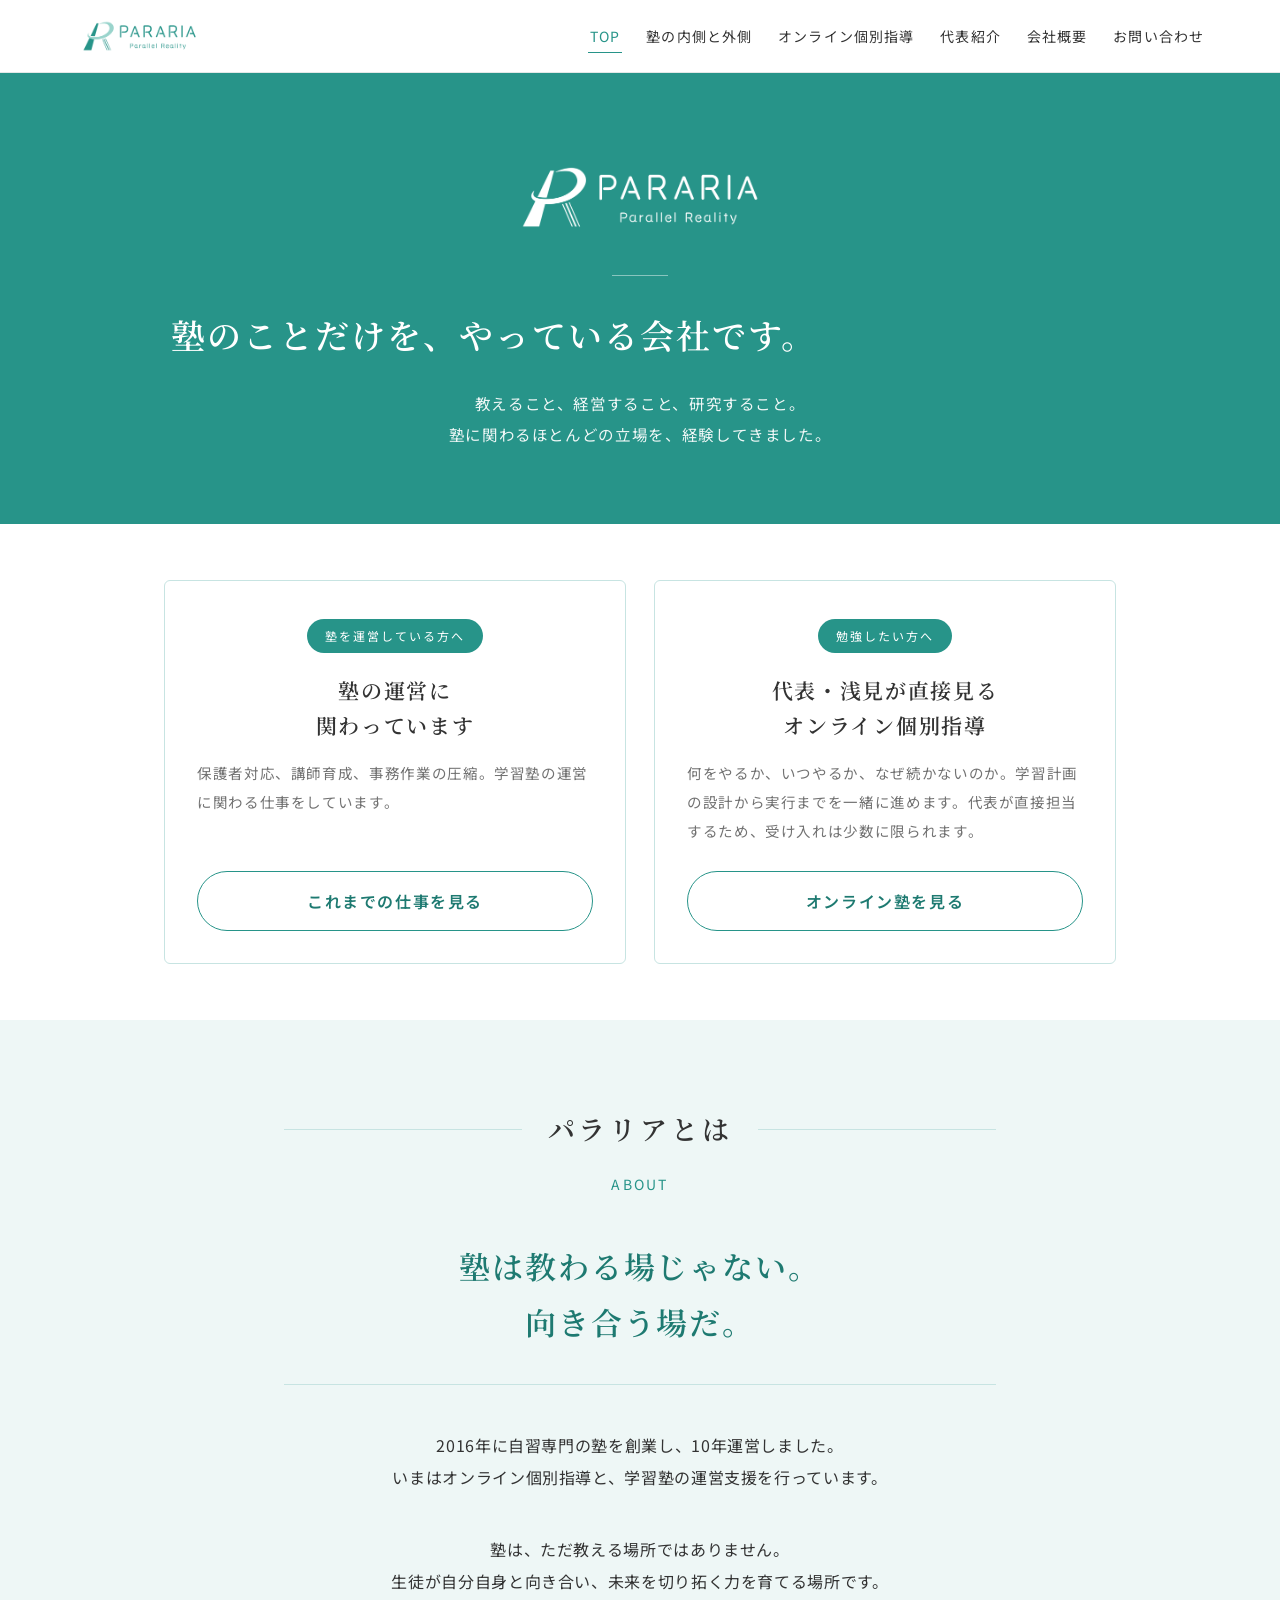
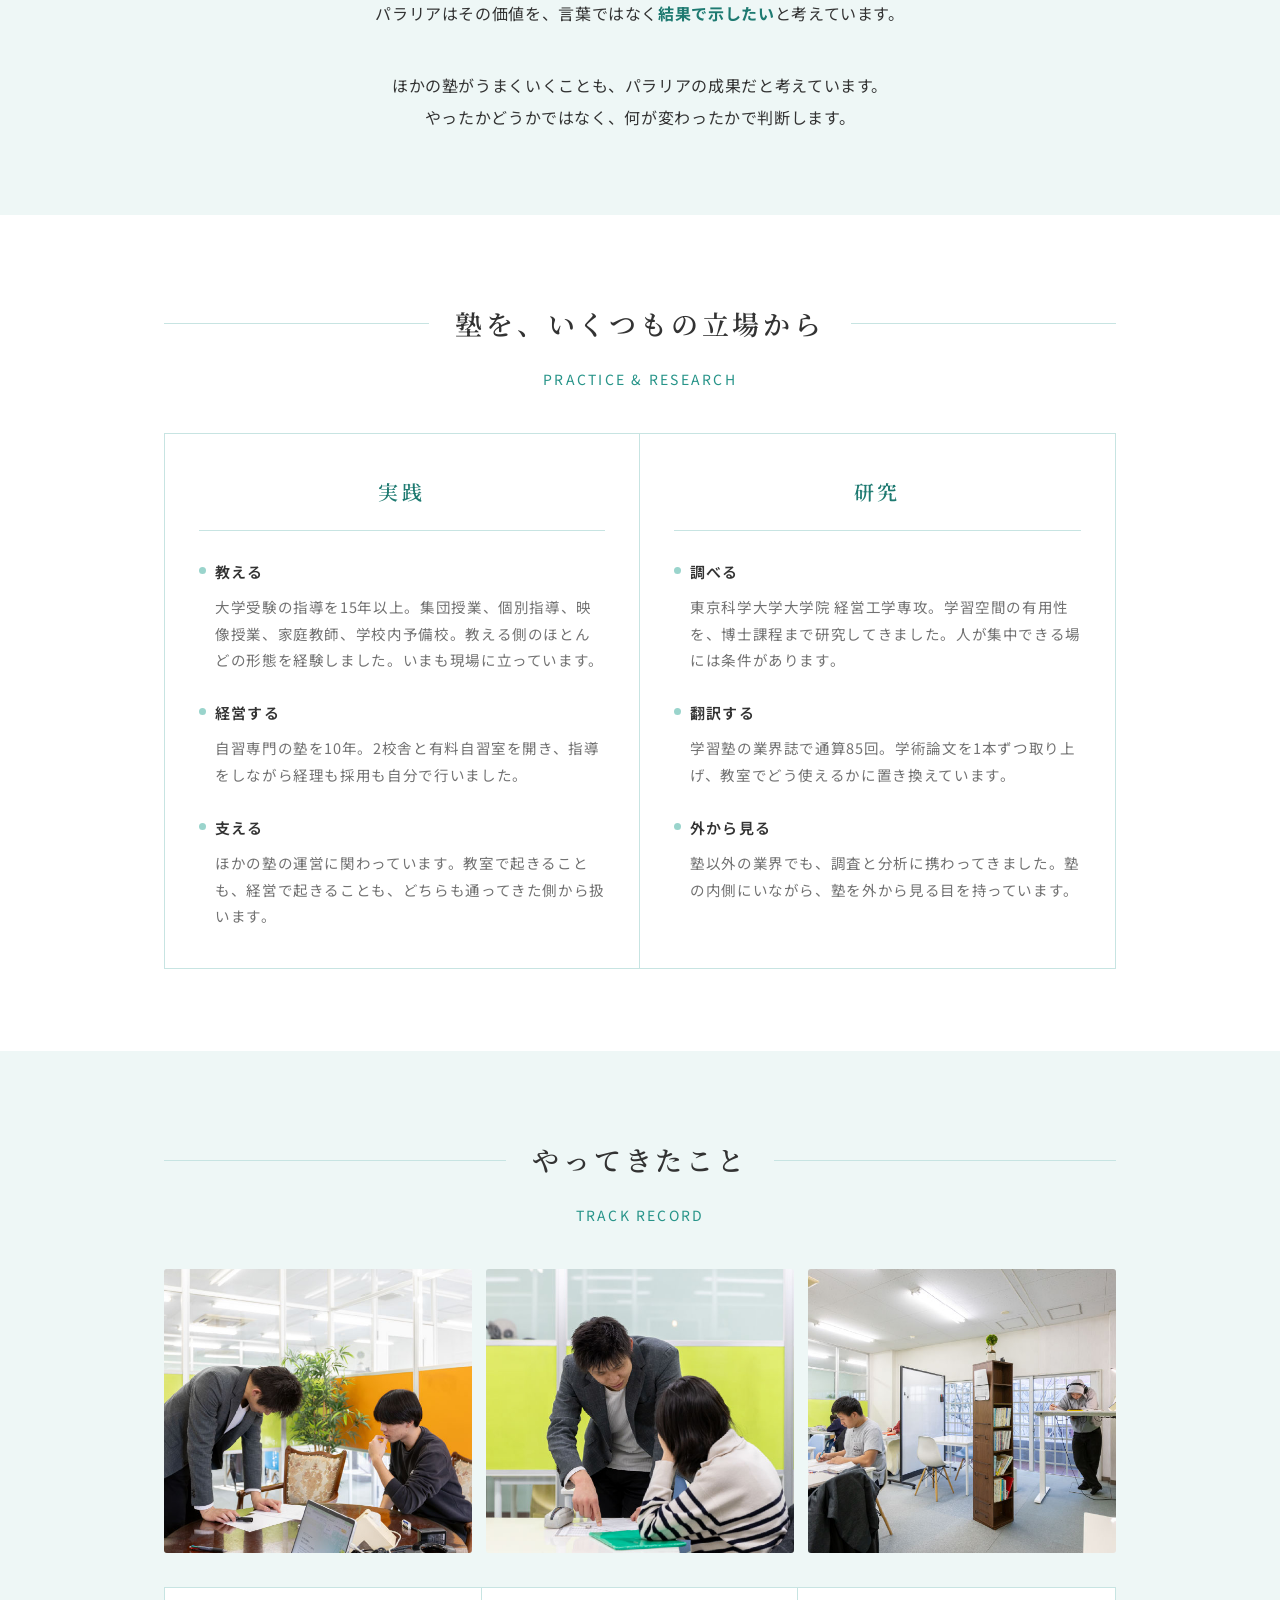
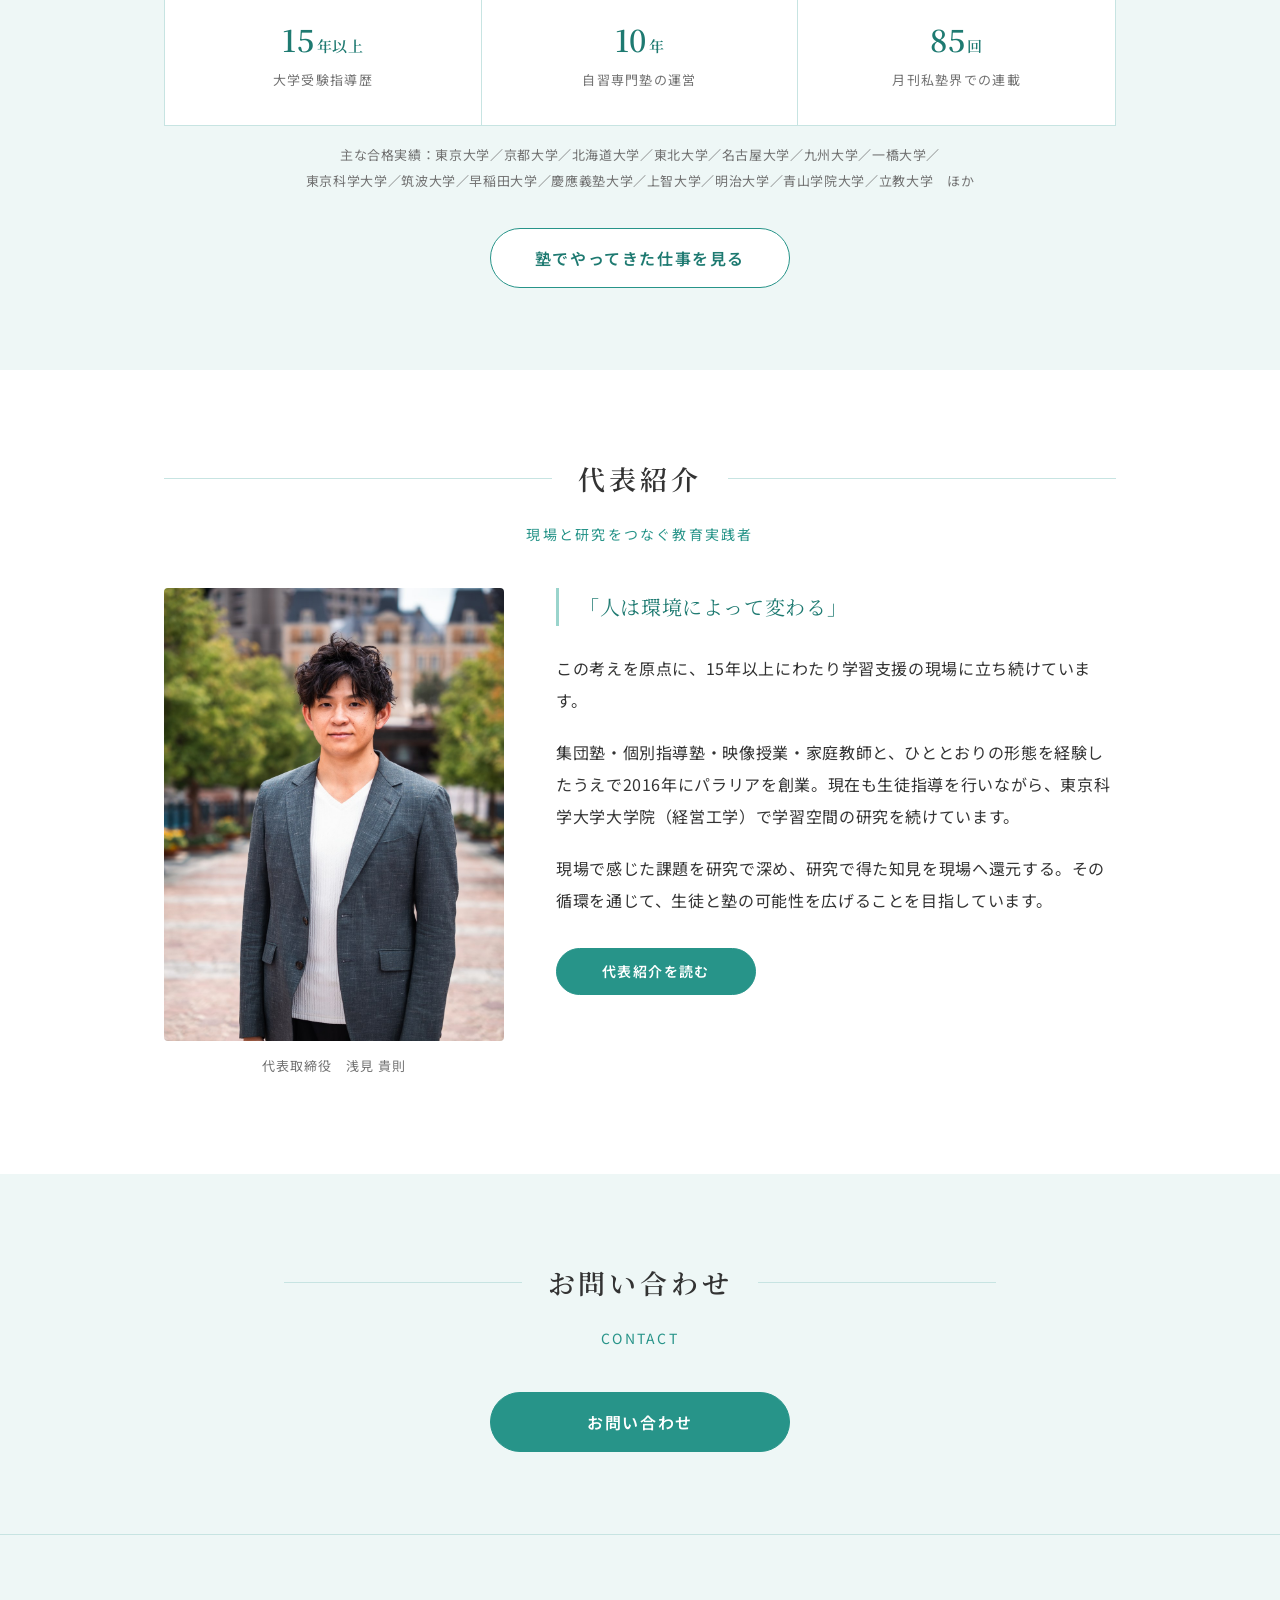
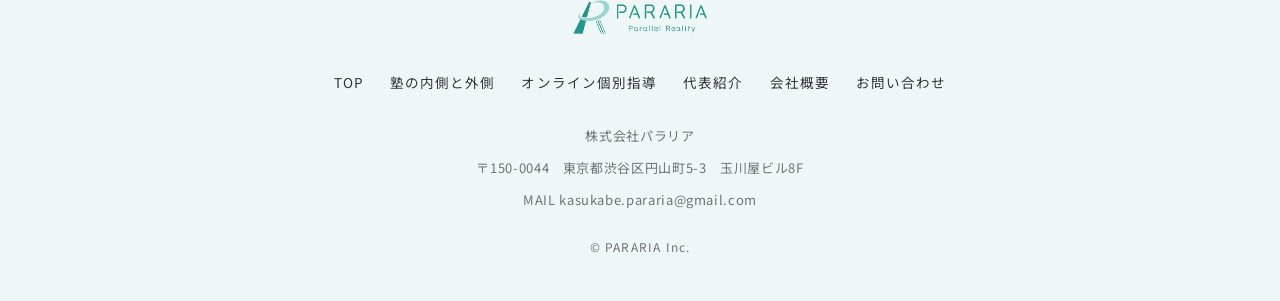
==== index.html @ 51a6e5c0 "会社概要に研究活動・発信を新設／トップに実践と研究の2軸／塾の仕事を『塾の内側と外側』へ全面改稿／お問い合わせを2窓口に振り分け Co-Authored-By: Claude Opus 5 (1M c" ====
<!DOCTYPE html>
<html lang="ja">
<head>
<meta charset="UTF-8">
<meta name="viewport" content="width=device-width, initial-scale=1">
<title>株式会社パラリア</title>
<meta name="description" content="株式会社パラリアは、2016年に自習専門の塾を創業し10年運営してきた会社です。代表はいまも生徒指導の現場に立っています。オンライン個別指導と、塾の運営支援を行っています。">
<link rel="icon" href="assets/img/logo-mark.png">
<link rel="preconnect" href="https://fonts.googleapis.com">
<link rel="preconnect" href="https://fonts.gstatic.com" crossorigin>
<link href="https://fonts.googleapis.com/css2?family=Noto+Sans+JP:wght@400;500;600;700&family=Noto+Serif+JP:wght@500;600&display=swap" rel="stylesheet">
<link rel="stylesheet" href="assets/style.css">
</head>
<body>

<header class="header">
  <div class="header-inner">
    <a class="brand" href="index.html"><img src="assets/img/logo.png" alt="PARARIA Parallel Reality"></a>
    <nav class="nav">
      <ul>
        <li><a href="index.html" aria-current="page">TOP</a></li>
        <li><a href="corporate.html">塾の内側と外側</a></li>
        <li><a href="online.html">オンライン個別指導</a></li>
        <li><a href="profile.html">代表紹介</a></li>
        <li><a href="company.html">会社概要</a></li>
        <li><a href="contact.html">お問い合わせ</a></li>
      </ul>
    </nav>
  </div>
</header>

<main>

  <section class="hero">
    <div class="wrap">
      <img class="biglogo" src="assets/img/logo-white.png" alt="PARARIA Parallel Reality">
      <div class="rule"></div>
      <p class="headline">塾のことだけを、やっている会社です。</p>
      <p>教えること、経営すること、研究すること。<br>塾に関わるほとんどの立場を、経験してきました。</p>
    </div>
  </section>

  <!-- 2つの入口 -->
  <section class="section tight">
    <div class="wrap">
      <div class="gates">
        <a class="gate" href="corporate.html">
          <span class="tag">塾を運営している方へ</span>
          <h3>塾の運営に<br>関わっています</h3>
          <p>保護者対応、講師育成、事務作業の圧縮。学習塾の運営に関わる仕事をしています。</p>
          <span class="btn ghost">これまでの仕事を見る</span>
        </a>
        <a class="gate" href="online.html">
          <span class="tag">勉強したい方へ</span>
          <h3>代表・浅見が直接見る<br>オンライン個別指導</h3>
          <p>何をやるか、いつやるか、なぜ続かないのか。学習計画の設計から実行までを一緒に進めます。代表が直接担当するため、受け入れは少数に限られます。</p>
          <span class="btn ghost">オンライン塾を見る</span>
        </a>
      </div>
    </div>
  </section>

  <!-- パラリアとは -->
  <section class="section tint">
    <div class="wrap narrow">
      <h2 class="section-title">パラリアとは</h2>
      <p class="section-sub">ABOUT</p>
      <p class="statement">塾は教わる場じゃない。<br>向き合う場だ。</p>
      <p class="lead">
        2016年に自習専門の塾を創業し、10年運営しました。<br>
        いまはオンライン個別指導と、学習塾の運営支援を行っています。
      </p>
      <p class="lead">
        塾は、ただ教える場所ではありません。<br>
        生徒が自分自身と向き合い、未来を切り拓く力を育てる場所です。<br>
        パラリアはその価値を、言葉ではなく<strong>結果で示したい</strong>と考えています。
      </p>
      <p class="lead" style="margin-bottom:0">
        ほかの塾がうまくいくことも、パラリアの成果だと考えています。<br>
        やったかどうかではなく、何が変わったかで判断します。
      </p>
    </div>
  </section>

  <!-- 塾を、いくつもの立場から -->
  <section class="section">
    <div class="wrap">
      <h2 class="section-title">塾を、いくつもの立場から</h2>
      <p class="section-sub">PRACTICE &amp; RESEARCH</p>
      <div class="axes">
        <div class="axis">
          <span class="axis-label">実践</span>
          <dl>
            <dt>教える</dt>
            <dd>大学受験の指導を15年以上。集団授業、個別指導、映像授業、家庭教師、学校内予備校。教える側のほとんどの形態を経験しました。いまも現場に立っています。</dd>
          </dl>
          <dl>
            <dt>経営する</dt>
            <dd>自習専門の塾を10年。2校舎と有料自習室を開き、指導をしながら経理も採用も自分で行いました。</dd>
          </dl>
          <dl>
            <dt>支える</dt>
            <dd>ほかの塾の運営に関わっています。教室で起きることも、経営で起きることも、どちらも通ってきた側から扱います。</dd>
          </dl>
        </div>
        <div class="axis">
          <span class="axis-label">研究</span>
          <dl>
            <dt>調べる</dt>
            <dd>東京科学大学大学院 経営工学専攻。学習空間の有用性を、博士課程まで研究してきました。人が集中できる場には条件があります。</dd>
          </dl>
          <dl>
            <dt>翻訳する</dt>
            <dd>学習塾の業界誌で通算85回。学術論文を1本ずつ取り上げ、教室でどう使えるかに置き換えています。</dd>
          </dl>
          <dl>
            <dt>外から見る</dt>
            <dd>塾以外の業界でも、調査と分析に携わってきました。塾の内側にいながら、塾を外から見る目を持っています。</dd>
          </dl>
        </div>
      </div>
    </div>
  </section>

  <!-- やってきたこと -->
  <section class="section tint">
    <div class="wrap">
      <h2 class="section-title">やってきたこと</h2>
      <p class="section-sub">TRACK RECORD</p>
      <div class="photos">
        <img src="assets/img/photo_8145b1.jpg" alt="生徒と一対一で向き合う指導の様子">
        <img src="assets/img/photo_c5e2f2.jpg" alt="学習計画を一緒に組み立てる様子">
        <img src="assets/img/photo_e7d11a.jpg" alt="自習に集中できる学習空間">
      </div>
      <div class="stats c3" style="margin-top:34px">
        <div class="stat">
          <span class="v">15<small>年以上</small></span>
          <span class="k">大学受験指導歴</span>
        </div>
        <div class="stat">
          <span class="v">10<small>年</small></span>
          <span class="k">自習専門塾の運営</span>
        </div>
        <div class="stat">
          <span class="v">85<small>回</small></span>
          <span class="k">月刊私塾界での連載</span>
        </div>
      </div>
      <p class="table-note">
        主な合格実績：東京大学／京都大学／北海道大学／東北大学／名古屋大学／九州大学／一橋大学／<br>
        東京科学大学／筑波大学／早稲田大学／慶應義塾大学／上智大学／明治大学／青山学院大学／立教大学　ほか
      </p>
      <div class="btns" style="margin-top:34px">
        <a class="btn ghost" href="corporate.html">塾でやってきた仕事を見る</a>
      </div>
    </div>
  </section>

  <!-- 代表 -->
  <section class="section">
    <div class="wrap">
      <h2 class="section-title">代表紹介</h2>
      <p class="section-sub">現場と研究をつなぐ教育実践者</p>
      <div class="profile">
        <div class="profile-photo">
          <img src="assets/img/asami.jpg" alt="株式会社パラリア 代表取締役 浅見貴則">
          <p class="cap">代表取締役　浅見 貴則</p>
        </div>
        <div class="profile-body">
          <p class="quote">「人は環境によって変わる」</p>
          <p>この考えを原点に、15年以上にわたり学習支援の現場に立ち続けています。</p>
          <p>集団塾・個別指導塾・映像授業・家庭教師と、ひととおりの形態を経験したうえで2016年にパラリアを創業。現在も生徒指導を行いながら、東京科学大学大学院（経営工学）で学習空間の研究を続けています。</p>
          <p>現場で感じた課題を研究で深め、研究で得た知見を現場へ還元する。その循環を通じて、生徒と塾の可能性を広げることを目指しています。</p>
          <p style="margin-top:32px"><a class="btn sm" href="profile.html">代表紹介を読む</a></p>
        </div>
      </div>
    </div>
  </section>

  <!-- CTA -->
  <section class="section tint">
    <div class="wrap narrow">
      <h2 class="section-title">お問い合わせ</h2>
      <p class="section-sub">CONTACT</p>
      <div class="btns" style="margin-top:0">
        <a class="btn" href="contact.html">お問い合わせ</a>
      </div>
    </div>
  </section>

</main>

<footer class="footer">
  <div class="wrap">
    <img class="flogo" src="assets/img/logo.png" alt="PARARIA">
    <nav>
      <ul>
        <li><a href="index.html">TOP</a></li>
        <li><a href="corporate.html">塾の内側と外側</a></li>
        <li><a href="online.html">オンライン個別指導</a></li>
        <li><a href="profile.html">代表紹介</a></li>
        <li><a href="company.html">会社概要</a></li>
        <li><a href="contact.html">お問い合わせ</a></li>
      </ul>
    </nav>
    <p class="meta">株式会社パラリア</p>
    <p class="meta">〒150-0044　東京都渋谷区円山町5-3　玉川屋ビル8F</p>
    <p class="meta">MAIL kasukabe.pararia@gmail.com</p>
    <p class="copy">&copy; PARARIA Inc.</p>
  </div>
</footer>

</body>
</html>
---- assets/style.css ----
@charset "UTF-8";
/* =========================================================
   PARARIA / 株式会社パラリア コーポレートサイト
   現行サイト（Wix）のデザインを踏襲した静的スタイル
   ブランドカラーはロゴ原本(pararia-yoko.png)から実測した値を正とする
   ========================================================= */

:root{
  --teal:        #279489;  /* ロゴ本体のティール（主色） */
  --teal-dark:   #1E7A71;  /* ホバー・フッター */
  --mint:        #9AD4CC;  /* ロゴのスウッシュ */
  --mint-line:   #C7E4E2;  /* 罫線・表ヘッダ */
  --mint-bg:     #EEF7F6;  /* 淡い面 */
  --navy:        #003A96;  /* 補助（法人向けの締め） */
  --text:        #333333;
  --sub:         #727272;
  --line:        #E3E8E7;
  --white:       #FFFFFF;

  --serif: "Noto Serif JP", "Yu Mincho", "游明朝", "YuMincho", "Hiragino Mincho ProN", serif;
  --sans:  "Noto Sans JP", "Yu Gothic", "游ゴシック", "YuGothic", "Hiragino Sans", "Meiryo", sans-serif;

  --wrap: 1000px;
}

*,*::before,*::after{ box-sizing:border-box; }

html{ scroll-behavior:smooth; }

body{
  margin:0;
  font-family:var(--sans);
  font-size:16px;
  line-height:2;
  color:var(--text);
  background:var(--white);
  -webkit-font-smoothing:antialiased;
  letter-spacing:.04em;
}

img{ max-width:100%; height:auto; display:block; }
a{ color:var(--teal); }

.wrap{ width:100%; max-width:var(--wrap); margin:0 auto; padding:0 24px; }
.narrow{ max-width:760px; }

/* ---------------- ヘッダー ---------------- */
.header{
  position:sticky; top:0; z-index:100;
  background:rgba(255,255,255,.96);
  backdrop-filter:saturate(140%) blur(6px);
  border-bottom:1px solid var(--line);
}
.header-inner{
  display:flex; align-items:center; justify-content:space-between;
  gap:24px; padding:14px 24px; max-width:1180px; margin:0 auto;
}
.brand{ display:block; flex:0 0 auto; }
.brand img{ height:44px; width:auto; }

.nav ul{
  display:flex; flex-wrap:wrap; justify-content:flex-end;
  gap:4px 22px; list-style:none; margin:0; padding:0;
}
.nav a{
  display:inline-block; padding:4px 2px;
  font-size:14px; line-height:1.6; letter-spacing:.08em;
  color:var(--text); text-decoration:none; white-space:nowrap;
  border-bottom:1px solid transparent;
}
.nav a:hover{ color:var(--teal); border-bottom-color:var(--teal); }
.nav a[aria-current="page"]{ color:var(--teal); border-bottom-color:var(--teal); }

/* ---------------- ヒーロー ----------------
   写真を使わず、ブランドカラーのベタ面に白抜きロゴを置く。
   ・閉校した校舎の写真を看板にしなくて済む
   ・代表の顔を出さないので「個人商店」に見えない
   会社として名乗るためだけの面なので、要素はロゴ・一行・補足の3つに絞る。 */
.hero{
  background:var(--teal);
  padding:78px 0 74px;
  text-align:center;
}
.hero .biglogo{
  height:clamp(56px,7.4vw,92px); width:auto;
  margin:0 auto 32px;
}
.hero .rule{
  width:56px; height:1px; background:rgba(255,255,255,.45);
  margin:0 auto 30px;
}
.hero .headline{
  font-family:var(--serif);
  font-size:clamp(21px,3.5vw,34px);
  line-height:1.7; font-weight:600; color:#fff;
  margin:0 0 24px; letter-spacing:.06em;
}
.hero p{
  margin:0 auto 10px; max-width:660px;
  color:rgba(255,255,255,.93); font-size:15.5px;
}
.hero p:last-child{ margin-bottom:0; }

/* パラリアとは の冒頭に降ろしたステートメント */
.statement{
  font-family:var(--serif);
  font-size:clamp(21px,3.2vw,31px);
  line-height:1.8; font-weight:600; color:var(--teal-dark);
  letter-spacing:.06em; text-align:center;
  margin:0 auto 44px; padding-bottom:34px;
  border-bottom:1px solid var(--mint-line);
}

/* 下層ページの見出し帯 */
.pagehead{
  background:var(--mint-bg);
  border-bottom:1px solid var(--mint-line);
  padding:52px 0 46px; text-align:center;
}
.pagehead h1{
  font-family:var(--serif); font-weight:600;
  font-size:clamp(24px,3.4vw,34px); letter-spacing:.1em;
  margin:0 0 10px; color:var(--teal-dark);
}
.pagehead p{ margin:0; color:var(--sub); font-size:14px; letter-spacing:.1em; }

/* ---------------- セクション ---------------- */
.section{ padding:82px 0; }
.section.tint{ background:var(--mint-bg); }
.section.tight{ padding:56px 0; }

.section-title{
  display:flex; align-items:center; gap:26px;
  font-family:var(--serif); font-weight:600;
  font-size:clamp(20px,2.8vw,27px); letter-spacing:.14em;
  color:var(--text); margin:0 0 14px; text-align:center;
}
.section-title::before,
.section-title::after{
  content:""; flex:1 1 0; height:1px; background:var(--mint-line);
}
.section-sub{
  text-align:center; color:var(--teal); font-size:14px;
  letter-spacing:.16em; margin:0 0 40px;
}
.lead{ text-align:center; font-size:16px; margin:0 auto 40px; max-width:760px; }
.lead strong{ color:var(--teal-dark); }

/* ---------------- ボタン ---------------- */
.btns{ display:flex; flex-wrap:wrap; gap:18px; justify-content:center; margin-top:44px; }
.btn{
  display:inline-flex; align-items:center; justify-content:center; gap:.5em;
  min-width:300px; padding:17px 34px;
  background:var(--teal); color:#fff; text-decoration:none;
  border:1px solid var(--teal); border-radius:999px;
  font-size:16px; font-weight:600; letter-spacing:.1em; line-height:1.5;
  transition:background .2s, color .2s, transform .2s;
}
.btn:hover{ background:var(--teal-dark); border-color:var(--teal-dark); transform:translateY(-1px); }
.btn.ghost{ background:#fff; color:var(--teal-dark); }
.btn.ghost:hover{ background:var(--teal); color:#fff; }
.btn.sm{ min-width:200px; padding:12px 26px; font-size:14px; }

/* ---------------- 2つの入口 ---------------- */
.gates{ display:grid; grid-template-columns:repeat(2,1fr); gap:28px; }
.gate{
  display:flex; flex-direction:column;
  background:#fff; border:1px solid var(--mint-line); border-radius:6px;
  padding:38px 32px 32px; text-align:center;
  color:var(--text); text-decoration:none;
  transition:box-shadow .25s, transform .25s;
}
.gate,.gate *{ text-decoration:none; }
.gate:hover{ box-shadow:0 10px 30px rgba(39,148,137,.13); transform:translateY(-2px); }
.gate .tag{
  display:inline-block; align-self:center;
  background:var(--teal); color:#fff; border-radius:999px;
  font-size:12px; letter-spacing:.16em; padding:5px 18px; margin-bottom:20px;
}
.gate h3{
  font-family:var(--serif); font-size:21px; font-weight:600;
  letter-spacing:.08em; margin:0 0 14px; line-height:1.7;
}
.gate p{ margin:0 0 26px; font-size:14.5px; color:var(--sub); text-align:left; }
.gate .btn{ min-width:0; width:100%; margin-top:auto; }

/* ---------------- カード（3列・4列） ---------------- */
.cards{ display:grid; gap:26px; }
.cards.c3{ grid-template-columns:repeat(3,1fr); }
.cards.c4{ grid-template-columns:repeat(4,1fr); }
.card{
  background:#fff; border:1px solid var(--line); border-radius:6px;
  padding:32px 26px; text-align:center;
}
.card .num{
  display:inline-flex; align-items:center; justify-content:center;
  width:34px; height:34px; border-radius:50%;
  background:var(--mint); color:#fff; font-size:14px; font-weight:700;
  margin-bottom:16px;
}
.card h3{
  font-size:17px; font-weight:600; letter-spacing:.06em;
  color:var(--teal-dark); margin:0 0 12px; line-height:1.7;
}
.card p{ margin:0; font-size:14.5px; color:var(--sub); text-align:left; }

/* VALUES */
.values{ display:grid; grid-template-columns:repeat(3,1fr); gap:0; border:1px solid var(--mint-line); }
.value{ padding:38px 30px; text-align:center; border-right:1px solid var(--mint-line); background:#fff; }
.value:last-child{ border-right:0; }
.value .no{ font-family:var(--serif); font-size:13px; letter-spacing:.2em; color:var(--mint); display:block; margin-bottom:14px; }
.value h3{ font-family:var(--serif); font-size:19px; font-weight:600; letter-spacing:.08em; margin:0 0 14px; color:var(--teal-dark); line-height:1.7; }
.value p{ margin:0; font-size:14px; color:var(--sub); }

/* ---------------- 実践と研究（2軸を並べて「両方ある」ことを一目で見せる） ---------------- */
.axes{ display:grid; grid-template-columns:1fr 1fr; gap:0; border:1px solid var(--mint-line); background:#fff; }
.axis{ padding:38px 34px; border-right:1px solid var(--mint-line); }
.axis:last-child{ border-right:0; }
.axis-label{
  display:block; font-family:var(--serif); font-size:20px; font-weight:600;
  color:var(--teal-dark); letter-spacing:.18em; text-align:center;
  padding-bottom:18px; margin-bottom:26px; border-bottom:1px solid var(--mint-line);
}
.axis dl{ margin:0 0 24px; }
.axis dl:last-child{ margin-bottom:0; }
.axis dt{
  font-size:15px; font-weight:600; color:var(--text); letter-spacing:.08em;
  margin:0 0 7px; padding-left:16px; position:relative;
}
.axis dt::before{
  content:""; position:absolute; left:0; top:.66em;
  width:7px; height:7px; background:var(--mint); border-radius:50%;
}
.axis dd{ margin:0; padding-left:16px; font-size:14.5px; color:var(--sub); line-height:1.85; }

/* ---------------- 写真帯 ---------------- */
.photos{ display:grid; grid-template-columns:repeat(3,1fr); gap:14px; }
.photos img{ width:100%; aspect-ratio:1/.92; object-fit:cover; border-radius:3px; }

/* ---------------- 代表 ---------------- */
.profile{ display:grid; grid-template-columns:340px 1fr; gap:52px; align-items:start; }
.profile-photo img{ width:100%; border-radius:4px; }
.profile-photo .cap{ margin-top:12px; text-align:center; font-size:13px; color:var(--sub); letter-spacing:.08em; }
.profile-body h2{
  font-family:var(--serif); font-size:26px; font-weight:600;
  letter-spacing:.08em; margin:0 0 6px; line-height:1.6;
}
.profile-body .name{ font-size:15px; color:var(--sub); letter-spacing:.14em; margin:0 0 28px; }
.profile-body .quote{
  font-family:var(--serif); font-size:20px; color:var(--teal-dark);
  border-left:3px solid var(--mint); padding-left:20px; margin:0 0 26px; line-height:1.9;
}
.profile-body p{ margin:0 0 20px; }

/* ---------------- 定義リスト（会社概要） ---------------- */
.deflist{ border-top:1px solid var(--line); background:#fff; }
/* 淡い面のセクションに置いたときは、見出し列が背景と同化しないよう枠で締める */
.section.tint .deflist{ border:1px solid var(--line); border-radius:4px; overflow:hidden; }
.deflist dl{ display:grid; grid-template-columns:200px 1fr; margin:0; border-bottom:1px solid var(--line); }
/* 見出し語が長い一覧（業種名など）は見出し列を広げて折り返させない */
.deflist.wide dl{ grid-template-columns:230px 1fr; }
.deflist dt{ padding:20px 16px; background:var(--mint-bg); font-weight:600; font-size:14.5px; letter-spacing:.1em; }
.deflist dd{ padding:20px 20px; margin:0; font-size:15px; }

/* ---------------- 表 ---------------- */
.table-wrap{ overflow-x:auto; }
table.price{
  width:100%; border-collapse:collapse; margin:0 auto; background:#fff;
  min-width:520px;
}
table.price th, table.price td{
  border:1px solid var(--mint-line); padding:16px 14px;
  text-align:center; font-size:15px; line-height:1.7;
}
table.price thead th{ background:var(--mint-line); font-weight:600; letter-spacing:.08em; }
table.price tbody th{ background:var(--mint-bg); font-weight:600; width:26%; }
table.price .fee{ font-size:18px; font-weight:700; color:var(--teal-dark); }
.table-note{ text-align:center; font-size:13px; color:var(--sub); margin-top:16px; }

/* ---------------- 流れ ---------------- */
.flow{ display:grid; grid-template-columns:repeat(5,1fr); gap:12px; }
.flow .step{ background:#fff; border:1px solid var(--mint-line); border-radius:6px; padding:24px 16px; text-align:center; position:relative; }
.flow .step .no{ display:block; font-family:var(--serif); color:var(--mint); font-size:13px; letter-spacing:.2em; margin-bottom:10px; }
.flow .step h3{ font-size:15px; font-weight:600; margin:0 0 8px; color:var(--teal-dark); line-height:1.6; }
.flow .step p{ margin:0; font-size:13px; color:var(--sub); }

/* ---------------- FAQ ---------------- */
.faq{ border-top:1px solid var(--line); }
.faq details{ border-bottom:1px solid var(--line); }
.faq summary{
  cursor:pointer; list-style:none; padding:22px 44px 22px 40px;
  font-size:16px; font-weight:600; position:relative; line-height:1.8;
}
.faq summary::-webkit-details-marker{ display:none; }
.faq summary::before{
  content:"Q."; position:absolute; left:0; top:22px;
  color:var(--teal); font-family:var(--serif); font-weight:700;
}
.faq summary::after{
  content:""; position:absolute; right:8px; top:32px;
  width:9px; height:9px; border-right:1.5px solid var(--teal); border-bottom:1.5px solid var(--teal);
  transform:rotate(45deg); transition:transform .2s;
}
.faq details[open] summary::after{ transform:rotate(-135deg); top:36px; }
.faq .a{ padding:0 44px 24px 40px; position:relative; color:var(--sub); font-size:15px; }
.faq .a::before{
  content:"A."; position:absolute; left:0; top:0;
  color:var(--mint); font-family:var(--serif); font-weight:700;
}

/* ---------------- 実績数値 ---------------- */
.stats{ display:grid; grid-template-columns:repeat(4,1fr); gap:0; border:1px solid var(--mint-line); background:#fff; }
.stats.c3{ grid-template-columns:repeat(3,1fr); }
.stats.c3{ grid-template-columns:repeat(3,1fr); }
.stat{ padding:32px 18px; text-align:center; border-right:1px solid var(--mint-line); }
.stat:last-child{ border-right:0; }
.stat .v{ font-family:var(--serif); font-size:30px; font-weight:600; color:var(--teal-dark); line-height:1.3; display:block; }
.stat .v small{ font-size:15px; margin-left:2px; }
.stat .k{ font-size:13px; color:var(--sub); letter-spacing:.1em; margin-top:8px; display:block; }

/* 未確定の値であることを画面上で明示する（そのまま公開させないための印） */
.todo{
  background:#FFF4CC; color:#8A6A00; border:1px dashed #E0B500;
  border-radius:3px; padding:1px 8px; font-size:13px; font-weight:600;
  font-family:var(--sans); letter-spacing:.04em; white-space:nowrap;
}

/* ---------------- お問い合わせ ---------------- */
.contact-box{
  border:1px solid var(--mint-line); border-radius:6px; background:#fff;
  padding:44px 36px; text-align:center;
}
.contact-list{ list-style:none; margin:0 0 8px; padding:0; }
.contact-list li{ padding:18px 0; border-bottom:1px solid var(--line); }
.contact-list li:last-child{ border-bottom:0; }
.contact-list .k{ display:block; font-size:12px; letter-spacing:.2em; color:var(--teal); margin-bottom:4px; }
.contact-list .v{ font-family:var(--serif); font-size:22px; letter-spacing:.06em; }
.contact-list .v a{ text-decoration:none; color:var(--text); }
.contact-list .v a:hover{ color:var(--teal); }

/* ---------------- お問い合わせの2窓口 ----------------
   .gate と違い、中にボタンとリンクを2つ置くので a 要素にできない。別クラスにしてある */
.windows{ display:grid; grid-template-columns:repeat(2,1fr); gap:28px; }
.window{
  border:1px solid var(--mint-line); border-radius:6px; background:#fff;
  padding:40px 34px; display:flex; flex-direction:column;
}
.window .tag{
  display:inline-block; align-self:flex-start; background:var(--mint-bg);
  color:var(--teal-dark); font-size:12px; letter-spacing:.14em;
  padding:5px 13px; border-radius:2px; margin-bottom:20px;
}
.window h3{
  font-family:var(--serif); font-size:21px; font-weight:600;
  color:var(--teal-dark); line-height:1.65; margin:0 0 16px;
}
.window p{ margin:0 0 12px; font-size:14.5px; color:var(--sub); }
.window .addr{
  font-family:var(--serif); font-size:17px; letter-spacing:.04em;
  word-break:break-all; margin-bottom:26px;
}
.window .addr a{ color:var(--text); text-decoration:none; }
.window .addr a:hover{ color:var(--teal); }
.window .to{ margin-top:auto; }
.window .to .btn{ width:100%; min-width:0; }
.window .sub-link{
  display:block; text-align:center; margin-top:15px;
  font-size:13.5px; color:var(--teal-dark);
}

/* ---------------- フッター ---------------- */
.footer{ background:var(--mint-bg); border-top:1px solid var(--mint-line); padding:56px 0 30px; text-align:center; }
.footer .flogo{ height:52px; width:auto; margin:0 auto 22px; }
.footer nav ul{ display:flex; flex-wrap:wrap; justify-content:center; gap:8px 26px; list-style:none; margin:0 0 26px; padding:0; }
.footer nav a{ font-size:13.5px; color:var(--text); text-decoration:none; letter-spacing:.08em; }
.footer nav a:hover{ color:var(--teal); }
.footer .meta{ font-size:13px; color:var(--sub); margin:0 0 6px; }
.footer .copy{ font-size:12px; color:var(--sub); letter-spacing:.1em; margin-top:22px; }

/* ---------------- レスポンシブ ---------------- */
@media (max-width:900px){
  .gates{ grid-template-columns:1fr; }
  .cards.c3,.cards.c4{ grid-template-columns:repeat(2,1fr); }
  .values{ grid-template-columns:1fr; }
  .value{ border-right:0; border-bottom:1px solid var(--mint-line); }
  .value:last-child{ border-bottom:0; }
  .windows{ grid-template-columns:1fr; }
  .axes{ grid-template-columns:1fr; }
  .axis{ border-right:0; border-bottom:1px solid var(--mint-line); }
  .axis:last-child{ border-bottom:0; }
  .profile{ grid-template-columns:1fr; gap:34px; }
  .profile-photo{ max-width:300px; margin:0 auto; }
  .flow{ grid-template-columns:repeat(2,1fr); }
  .stats{ grid-template-columns:repeat(2,1fr); }
  .stat:nth-child(2n){ border-right:0; }
  .stat:nth-child(-n+2){ border-bottom:1px solid var(--mint-line); }
  /* 3枠版は狭い画面では縦積み（2列だと1枠だけ余って形が崩れる） */
  .stats.c3{ grid-template-columns:1fr; }
  .stats.c3 .stat{ border-right:0; border-bottom:1px solid var(--mint-line); }
  .stats.c3 .stat:last-child{ border-bottom:0; }
  .deflist dl{ grid-template-columns:1fr; }
  .deflist dt{ padding:14px 16px; }
  .deflist dd{ padding:14px 16px 20px; }
}

@media (max-width:640px){
  body{ font-size:15px; line-height:1.95; }
  .header-inner{ flex-direction:column; gap:12px; padding:12px 16px; }
  .brand img{ height:38px; }
  .nav ul{ justify-content:center; gap:2px 16px; }
  .nav a{ font-size:12.5px; letter-spacing:.04em; }
  .section{ padding:56px 0; }
  .section-title{ gap:14px; }
  .cards.c3,.cards.c4{ grid-template-columns:1fr; }
  .photos{ grid-template-columns:1fr; }
  .flow{ grid-template-columns:1fr; }
  .btn{ min-width:0; width:100%; }
  .contact-box{ padding:32px 20px; }
  .hero{ padding:54px 0 50px; }
  .hero .biglogo{ margin-bottom:26px; }
  .hero .rule{ margin-bottom:24px; }
}
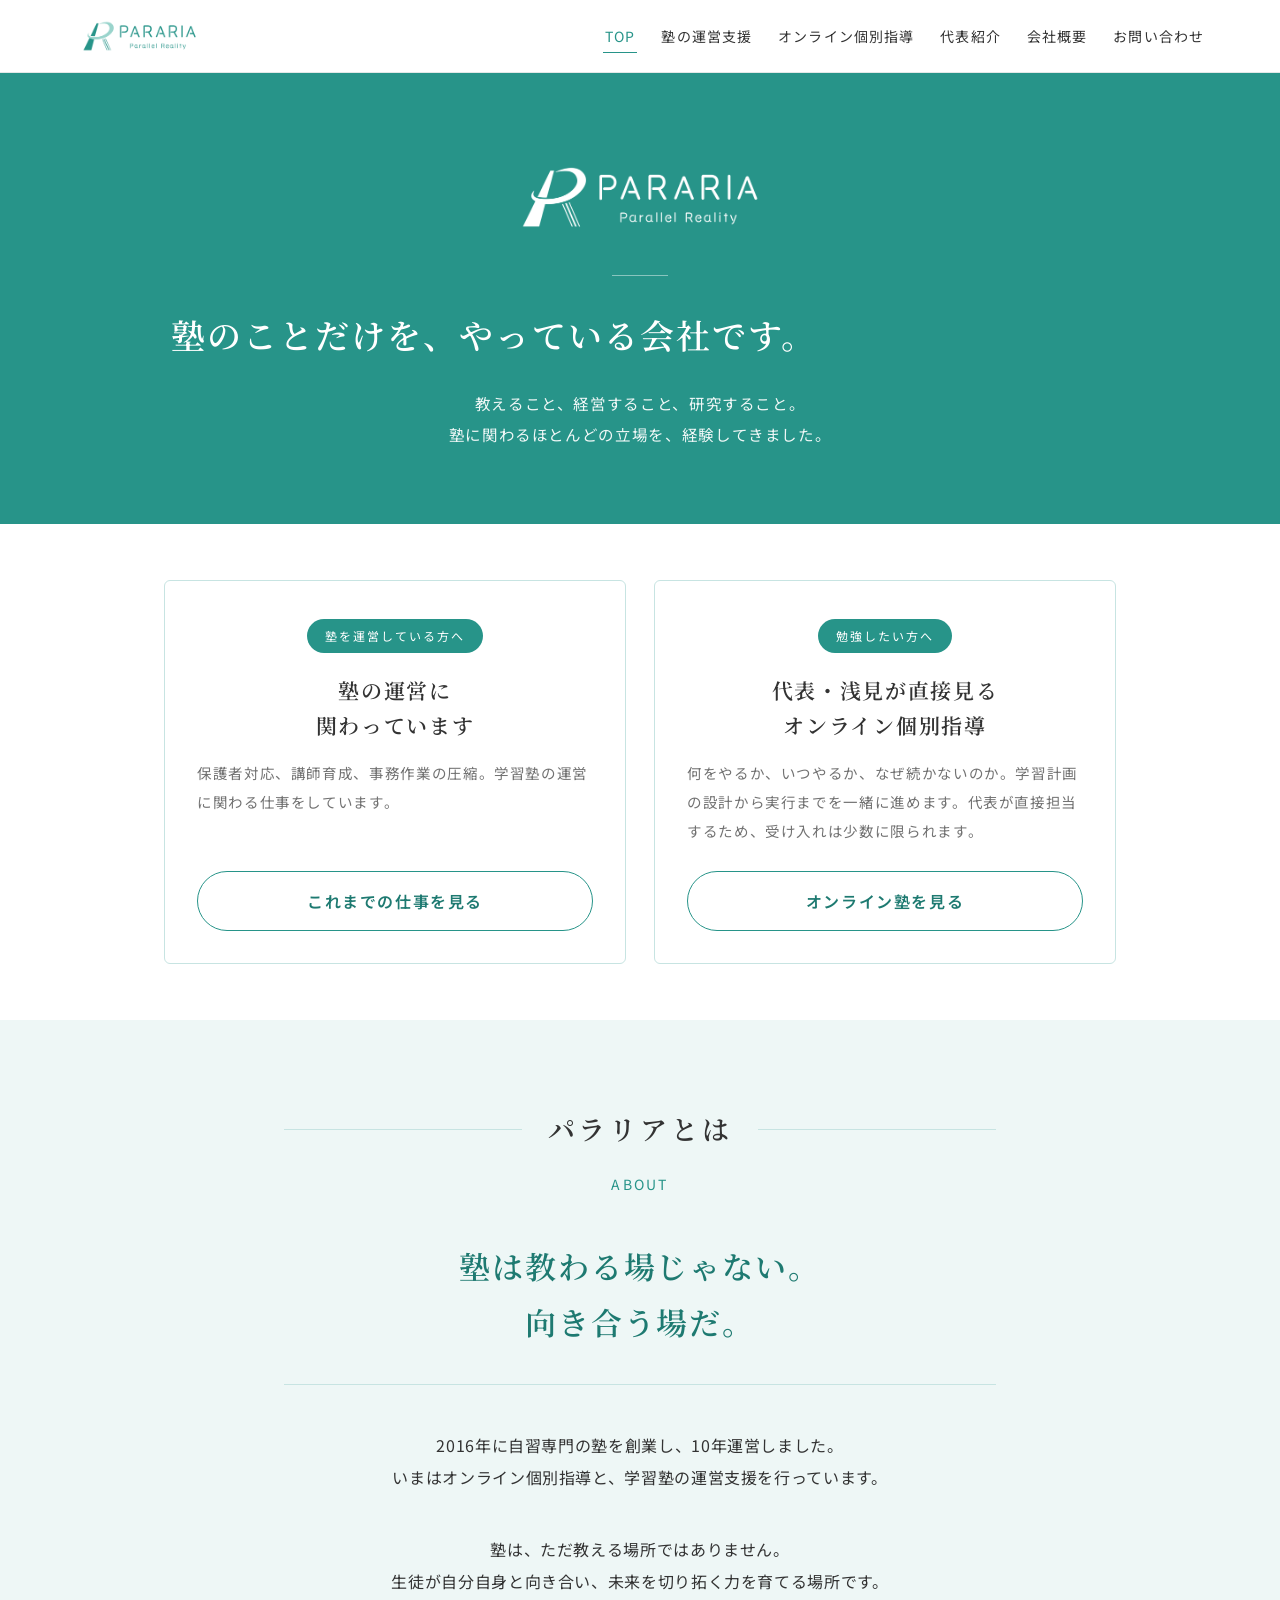
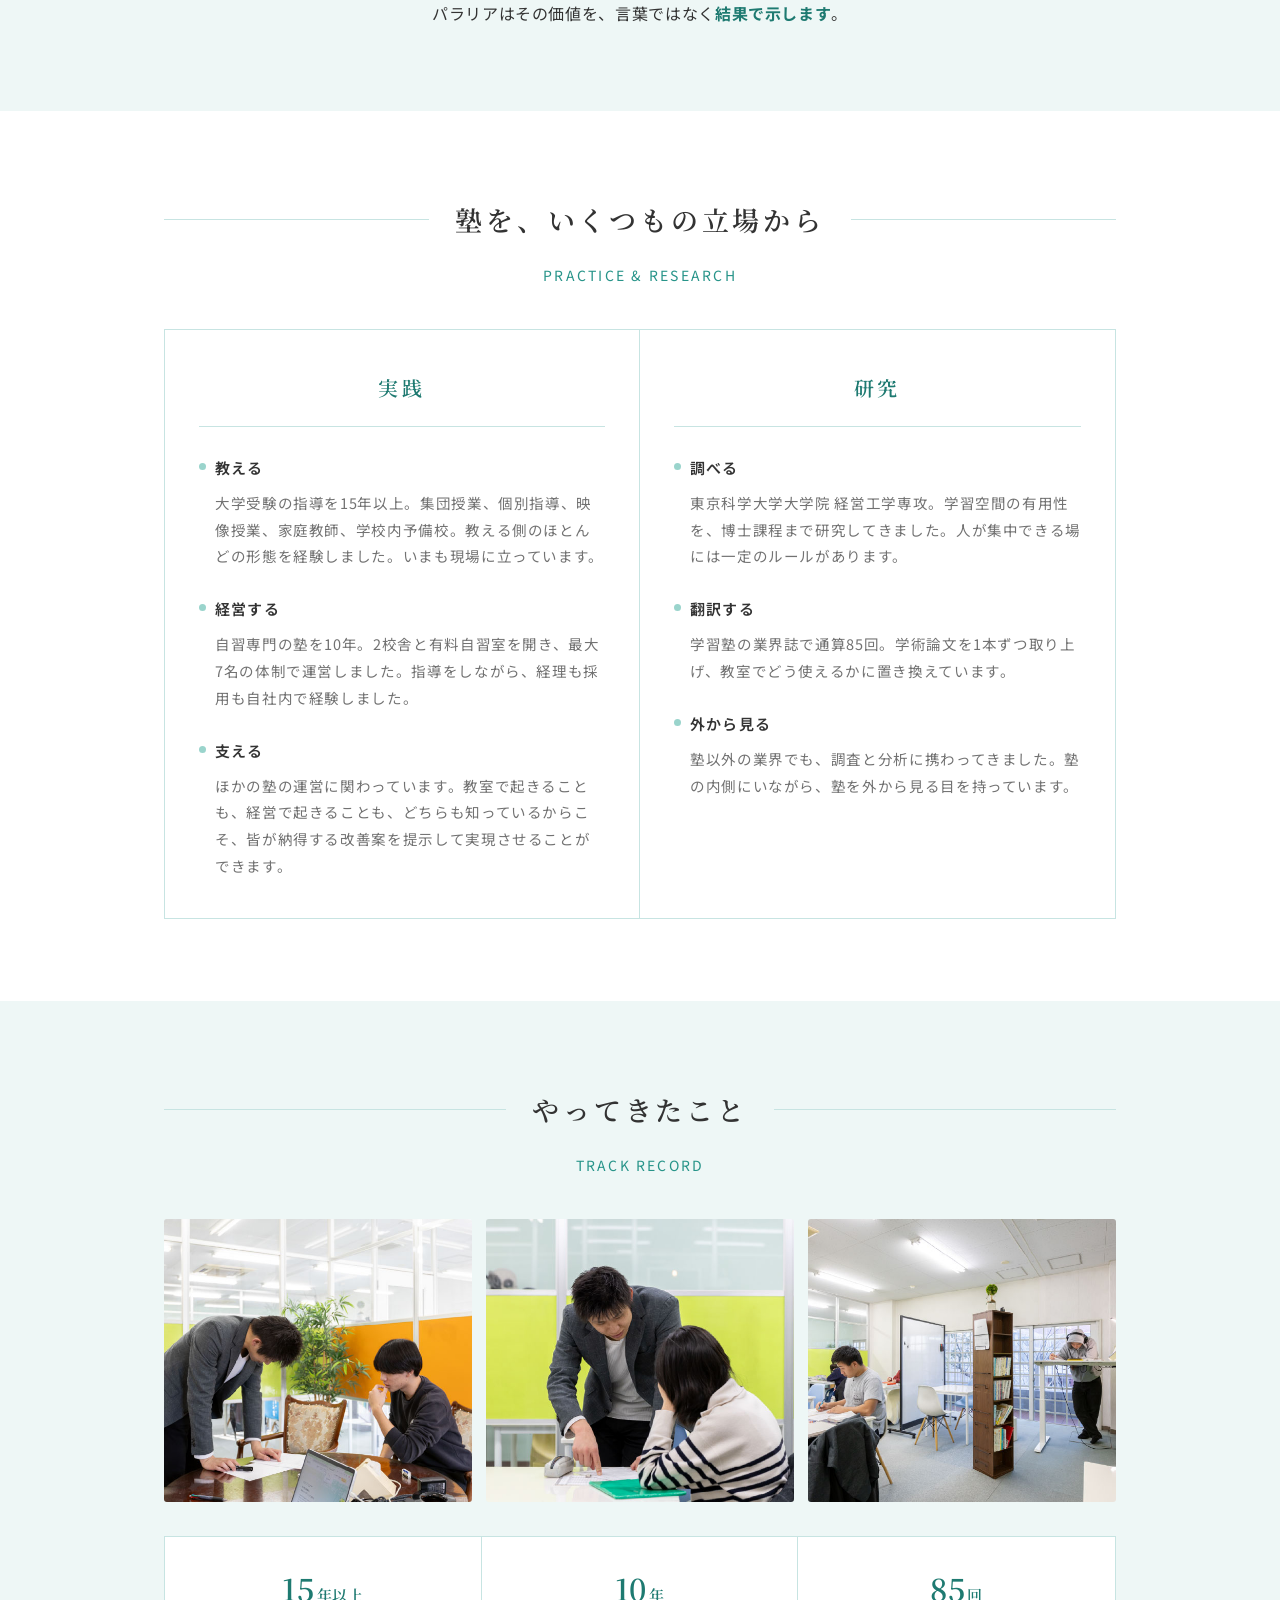
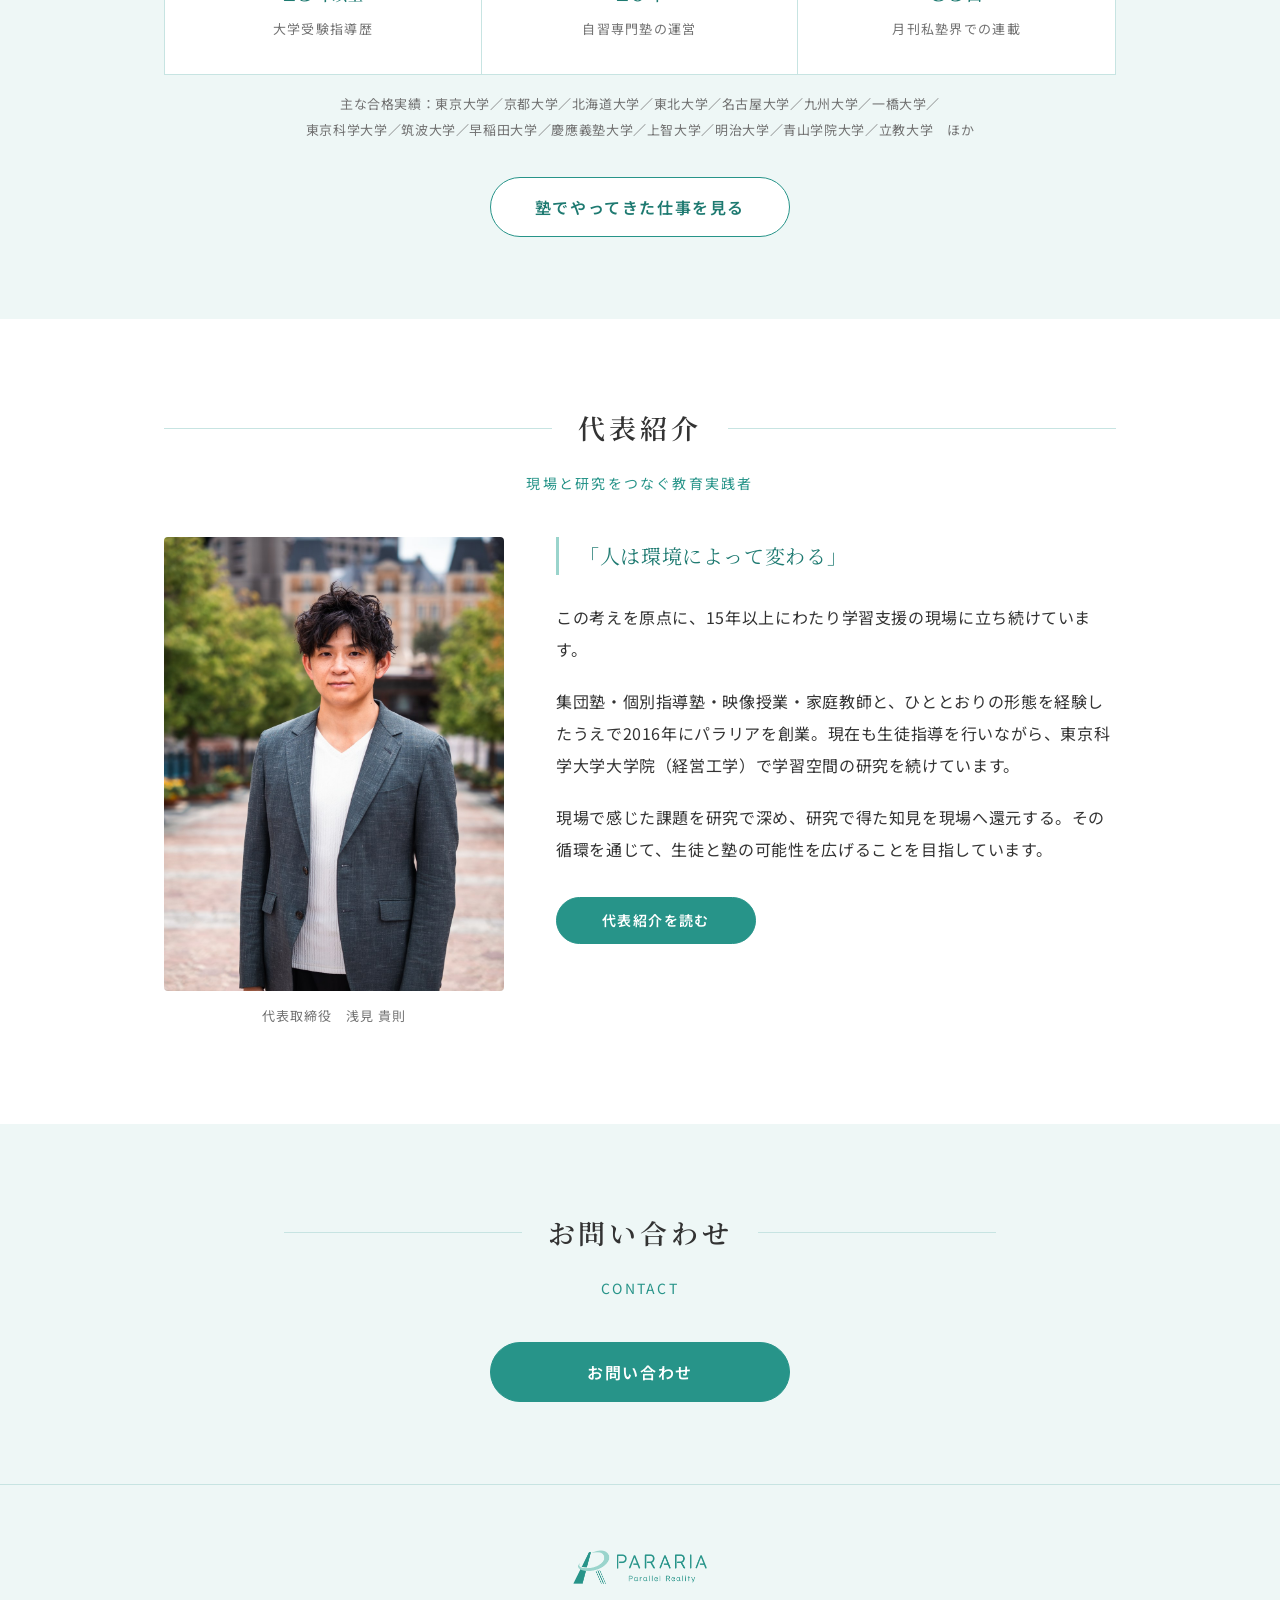
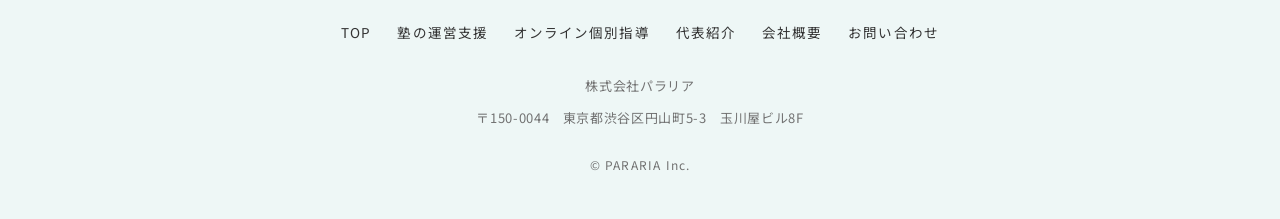
==== commit 1571e7bc: "代表紹介を実績の列挙に集約（年表と閉校を削除）／ナビを塾の運営支援へ／オンラインの写真を笑顔に差し替え／指摘の文言修正とフッターのメール削除 Co-Authored-By: Claude Opus 5" ====
--- a/index.html
+++ b/index.html
@@ -19,7 +19,7 @@
     <nav class="nav">
       <ul>
         <li><a href="index.html" aria-current="page">TOP</a></li>
-        <li><a href="corporate.html">塾の内側と外側</a></li>
+        <li><a href="corporate.html">塾の運営支援</a></li>
         <li><a href="online.html">オンライン個別指導</a></li>
         <li><a href="profile.html">代表紹介</a></li>
         <li><a href="company.html">会社概要</a></li>
@@ -70,14 +70,10 @@
         2016年に自習専門の塾を創業し、10年運営しました。<br>
         いまはオンライン個別指導と、学習塾の運営支援を行っています。
       </p>
-      <p class="lead">
+      <p class="lead" style="margin-bottom:0">
         塾は、ただ教える場所ではありません。<br>
         生徒が自分自身と向き合い、未来を切り拓く力を育てる場所です。<br>
-        パラリアはその価値を、言葉ではなく<strong>結果で示したい</strong>と考えています。
-      </p>
-      <p class="lead" style="margin-bottom:0">
-        ほかの塾がうまくいくことも、パラリアの成果だと考えています。<br>
-        やったかどうかではなく、何が変わったかで判断します。
+        パラリアはその価値を、言葉ではなく<strong>結果で示します</strong>。
       </p>
     </div>
   </section>
@@ -96,18 +92,18 @@
           </dl>
           <dl>
             <dt>経営する</dt>
-            <dd>自習専門の塾を10年。2校舎と有料自習室を開き、指導をしながら経理も採用も自分で行いました。</dd>
+            <dd>自習専門の塾を10年。2校舎と有料自習室を開き、最大7名の体制で運営しました。指導をしながら、経理も採用も自社内で経験しました。</dd>
           </dl>
           <dl>
             <dt>支える</dt>
-            <dd>ほかの塾の運営に関わっています。教室で起きることも、経営で起きることも、どちらも通ってきた側から扱います。</dd>
+            <dd>ほかの塾の運営に関わっています。教室で起きることも、経営で起きることも、どちらも知っているからこそ、皆が納得する改善案を提示して実現させることができます。</dd>
           </dl>
         </div>
         <div class="axis">
           <span class="axis-label">研究</span>
           <dl>
             <dt>調べる</dt>
-            <dd>東京科学大学大学院 経営工学専攻。学習空間の有用性を、博士課程まで研究してきました。人が集中できる場には条件があります。</dd>
+            <dd>東京科学大学大学院 経営工学専攻。学習空間の有用性を、博士課程まで研究してきました。人が集中できる場には一定のルールがあります。</dd>
           </dl>
           <dl>
             <dt>翻訳する</dt>
@@ -196,7 +192,7 @@
     <nav>
       <ul>
         <li><a href="index.html">TOP</a></li>
-        <li><a href="corporate.html">塾の内側と外側</a></li>
+        <li><a href="corporate.html">塾の運営支援</a></li>
         <li><a href="online.html">オンライン個別指導</a></li>
         <li><a href="profile.html">代表紹介</a></li>
         <li><a href="company.html">会社概要</a></li>
@@ -205,7 +201,6 @@
     </nav>
     <p class="meta">株式会社パラリア</p>
     <p class="meta">〒150-0044　東京都渋谷区円山町5-3　玉川屋ビル8F</p>
-    <p class="meta">MAIL kasukabe.pararia@gmail.com</p>
     <p class="copy">&copy; PARARIA Inc.</p>
   </div>
 </footer>
--- a/assets/style.css
+++ b/assets/style.css
@@ -261,6 +261,18 @@
 .deflist.wide dl{ grid-template-columns:230px 1fr; }
 .deflist dt{ padding:20px 16px; background:var(--mint-bg); font-weight:600; font-size:14.5px; letter-spacing:.1em; }
 .deflist dd{ padding:20px 20px; margin:0; font-size:15px; }
+
+/* ---------------- 実績の列挙 ----------------
+   deflist より軽い見せ方。背景色も枠も持たず、罫線だけで区切る */
+.reclist{ border-top:1px solid var(--line); }
+.reclist dl{
+  display:grid; grid-template-columns:150px 1fr; gap:0 26px;
+  margin:0; padding:22px 4px; border-bottom:1px solid var(--line);
+}
+.reclist dt{
+  font-size:14px; font-weight:600; color:var(--teal-dark); letter-spacing:.1em;
+}
+.reclist dd{ margin:0; font-size:15px; }
 
 /* ---------------- 表 ---------------- */
 .table-wrap{ overflow-x:auto; }
@@ -398,6 +410,7 @@
   .stats.c3{ grid-template-columns:1fr; }
   .stats.c3 .stat{ border-right:0; border-bottom:1px solid var(--mint-line); }
   .stats.c3 .stat:last-child{ border-bottom:0; }
+  .reclist dl{ grid-template-columns:1fr; gap:8px 0; }
   .deflist dl{ grid-template-columns:1fr; }
   .deflist dt{ padding:14px 16px; }
   .deflist dd{ padding:14px 16px 20px; }
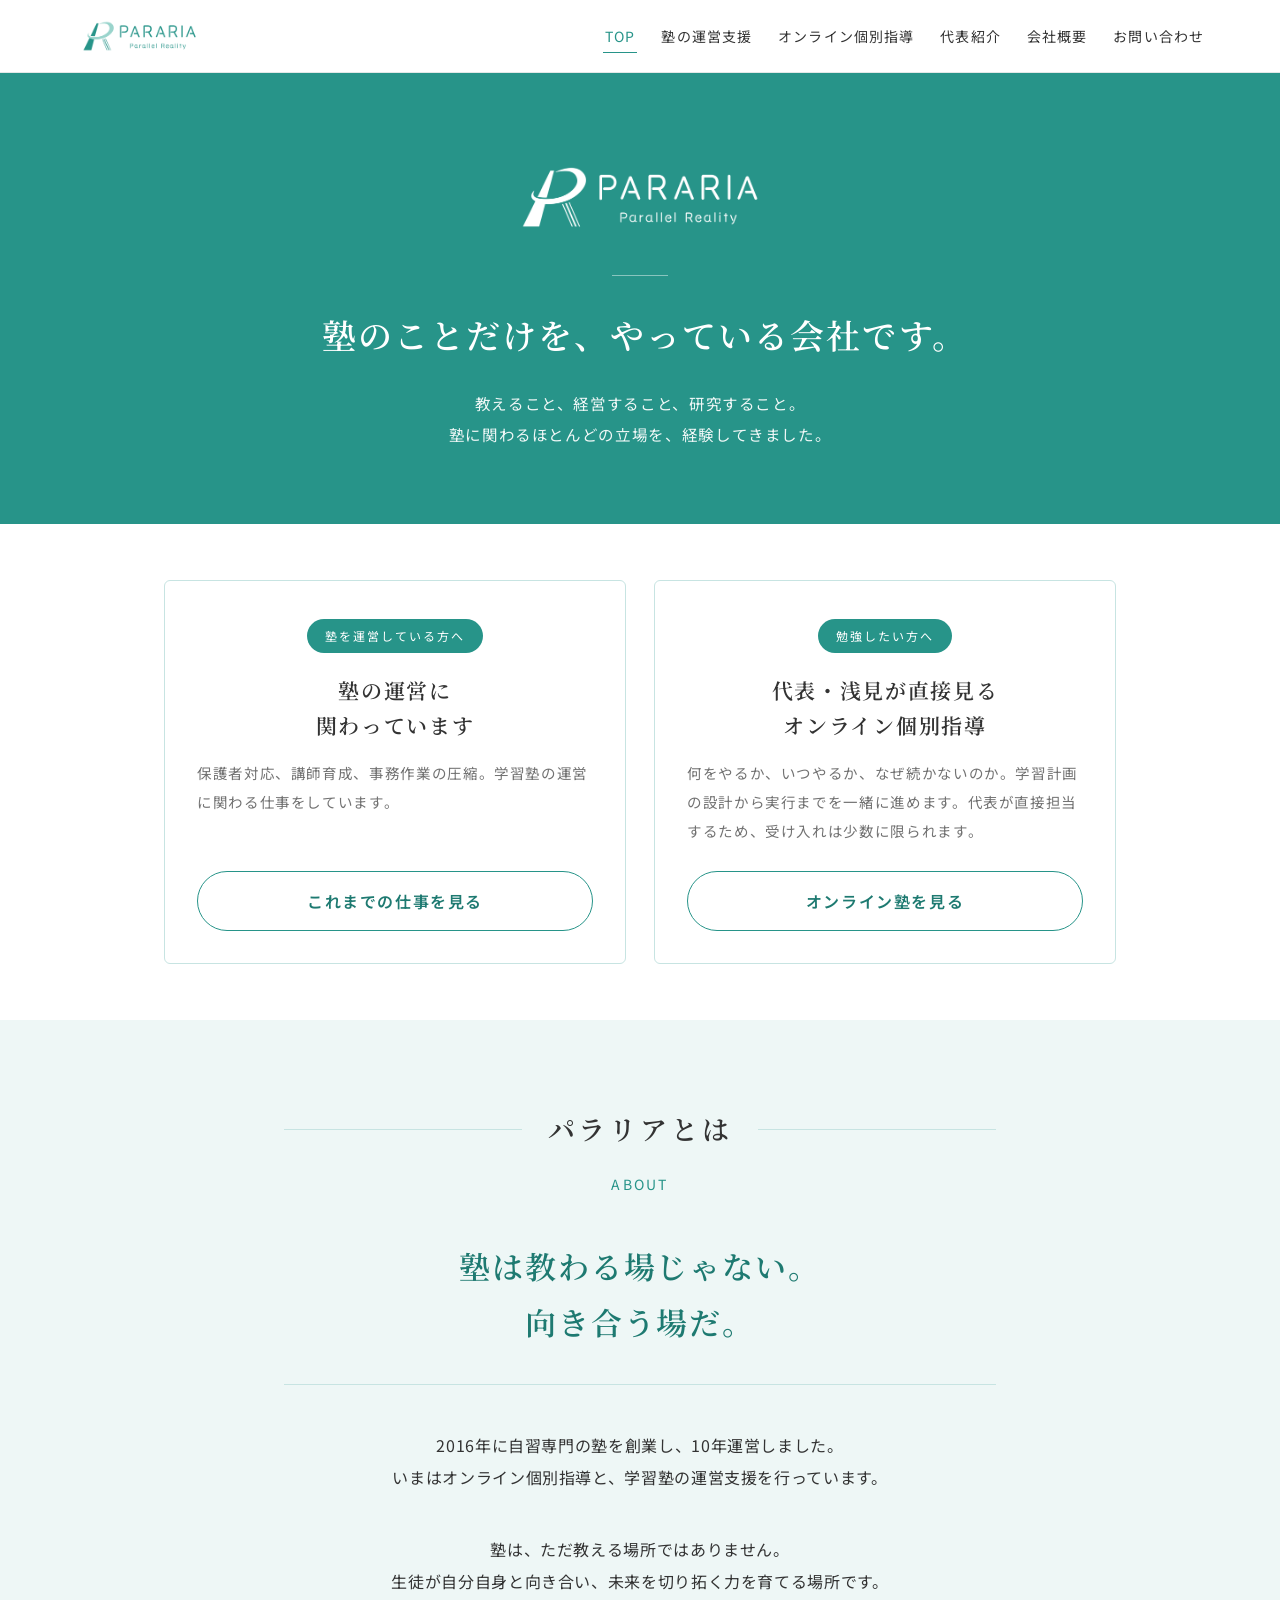
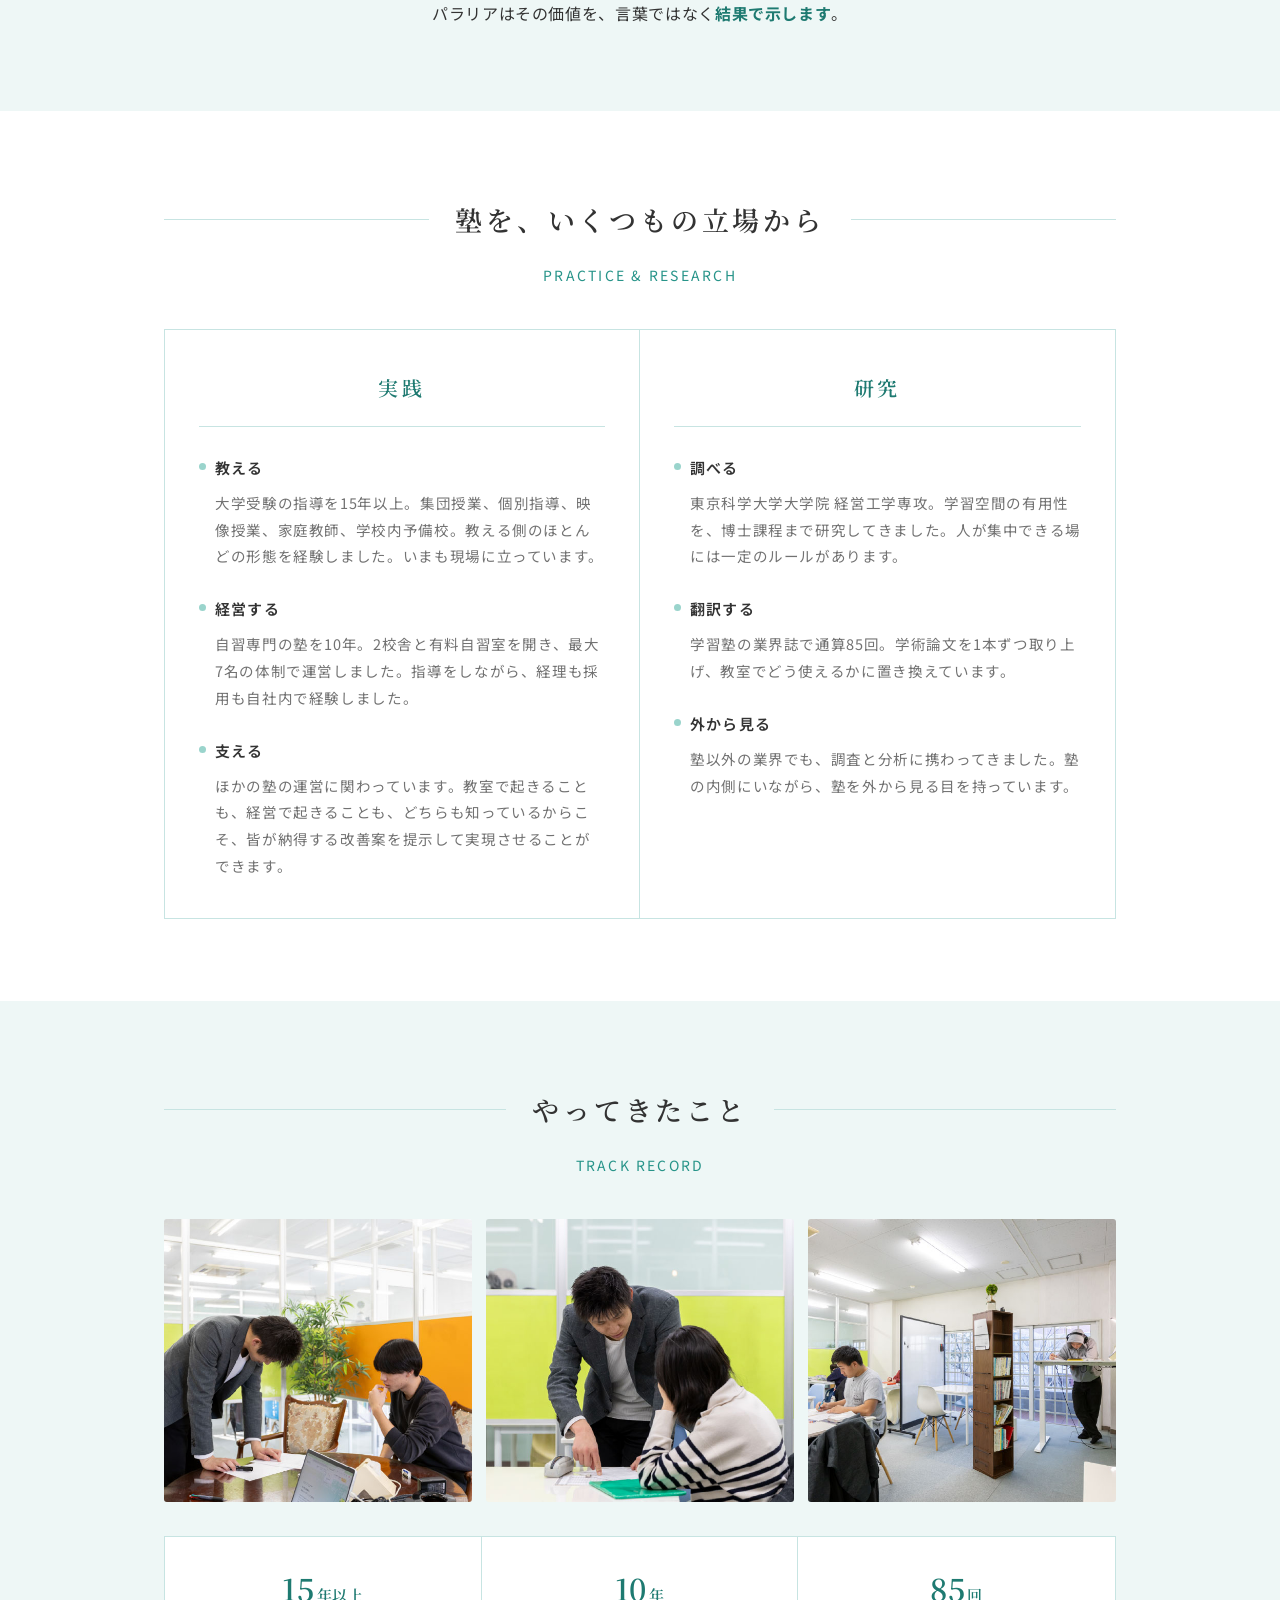
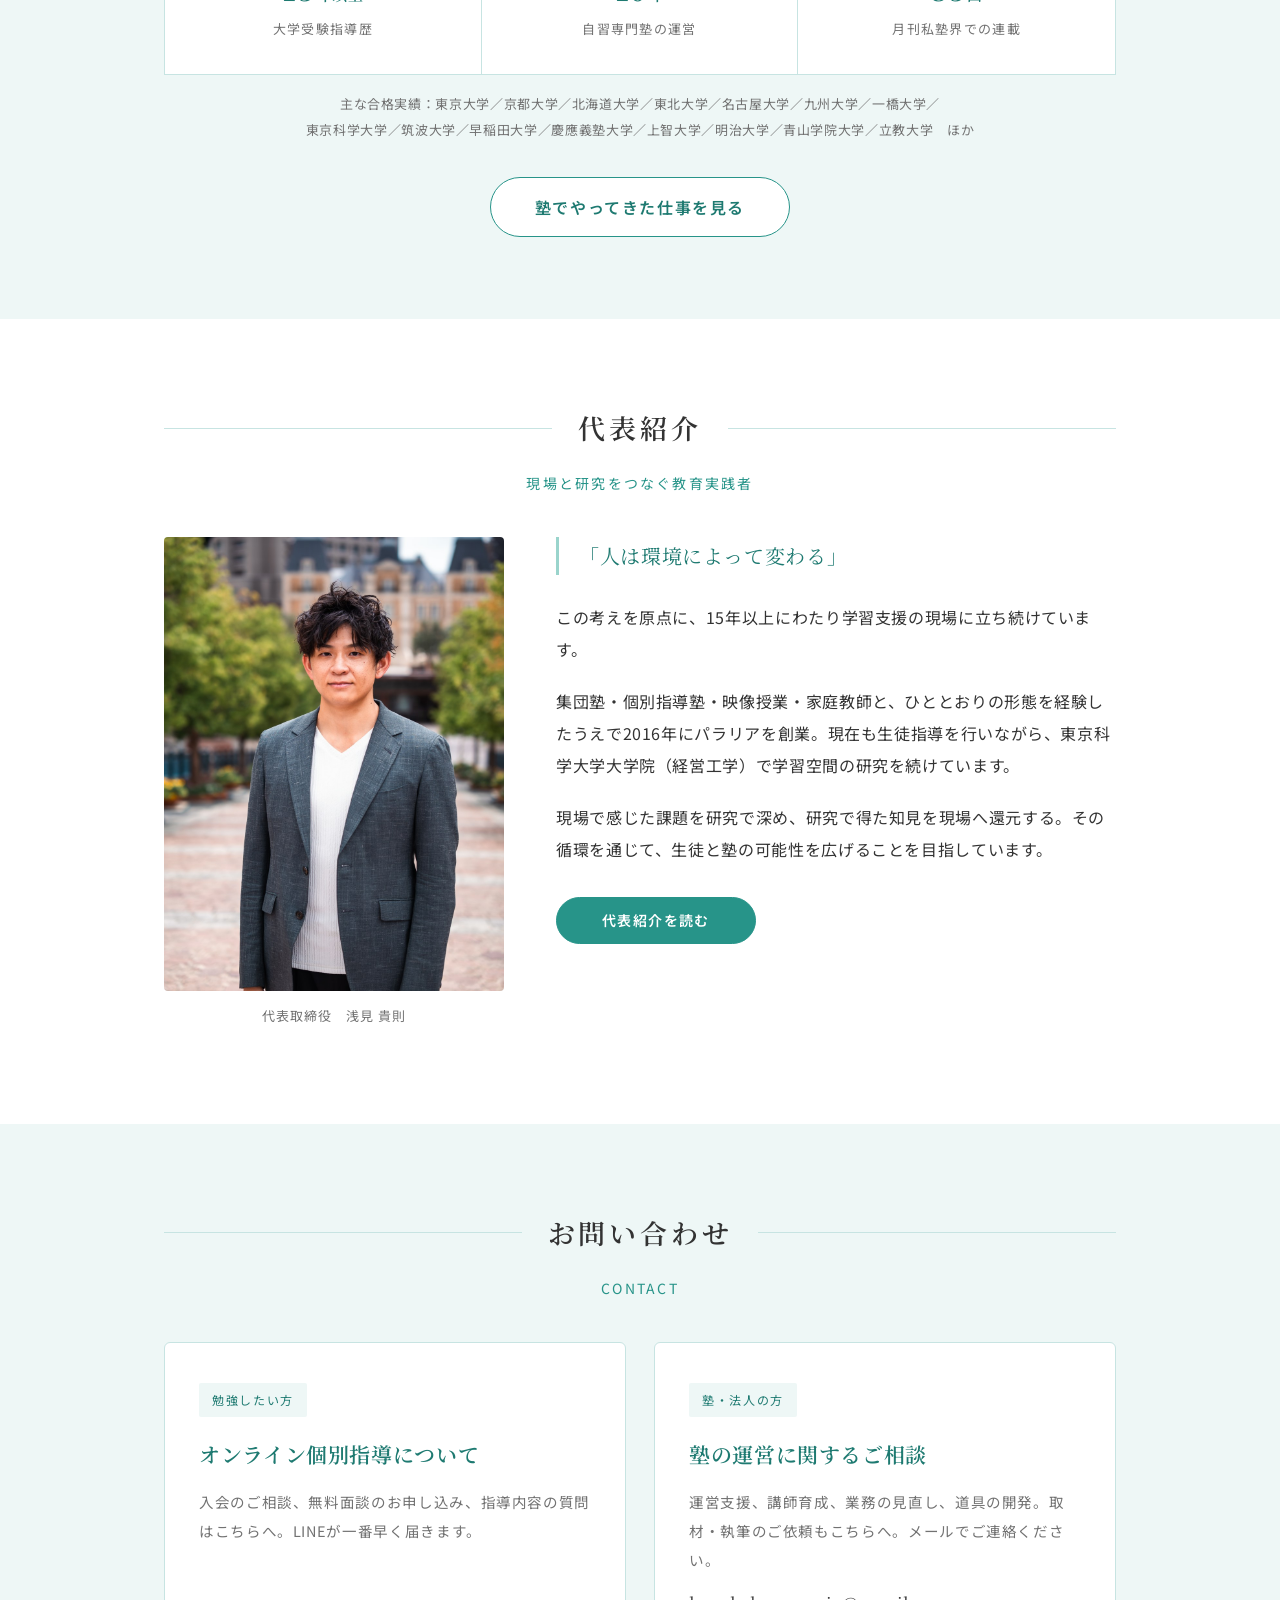
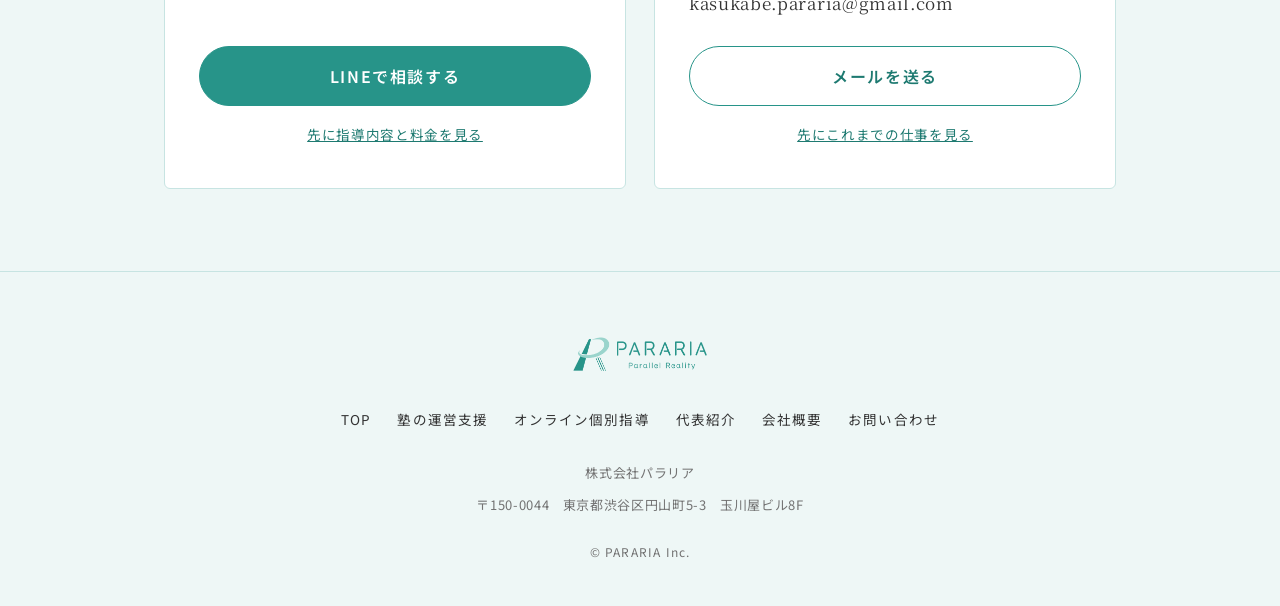
==== commit 90e4acab: "会社概要を地域と業界での活動へ改稿（つくった/話した/委嘱を受けた）／ヒーロー見出しの中央寄せ崩れを修正／TOP最下段を2窓口に／塾の外側の記述を抽象化 Co-Authored-By: Claude " ====
--- a/index.html
+++ b/index.html
@@ -175,11 +175,29 @@
 
   <!-- CTA -->
   <section class="section tint">
-    <div class="wrap narrow">
+    <div class="wrap">
       <h2 class="section-title">お問い合わせ</h2>
       <p class="section-sub">CONTACT</p>
-      <div class="btns" style="margin-top:0">
-        <a class="btn" href="contact.html">お問い合わせ</a>
+      <div class="windows">
+        <div class="window">
+          <span class="tag">勉強したい方</span>
+          <h3>オンライン個別指導について</h3>
+          <p>入会のご相談、無料面談のお申し込み、指導内容の質問はこちらへ。LINEが一番早く届きます。</p>
+          <div class="to">
+            <a class="btn" href="https://lin.ee/V78XwO7" target="_blank" rel="noopener">LINEで相談する</a>
+            <a class="sub-link" href="online.html">先に指導内容と料金を見る</a>
+          </div>
+        </div>
+        <div class="window">
+          <span class="tag">塾・法人の方</span>
+          <h3>塾の運営に関するご相談</h3>
+          <p>運営支援、講師育成、業務の見直し、道具の開発。取材・執筆のご依頼もこちらへ。メールでご連絡ください。</p>
+          <p class="addr"><a href="mailto:kasukabe.pararia@gmail.com">kasukabe.pararia@gmail.com</a></p>
+          <div class="to">
+            <a class="btn ghost" href="mailto:kasukabe.pararia@gmail.com">メールを送る</a>
+            <a class="sub-link" href="corporate.html">先にこれまでの仕事を見る</a>
+          </div>
+        </div>
       </div>
     </div>
   </section>
--- a/assets/style.css
+++ b/assets/style.css
@@ -93,7 +93,12 @@
   font-family:var(--serif);
   font-size:clamp(21px,3.5vw,34px);
   line-height:1.7; font-weight:600; color:#fff;
-  margin:0 0 24px; letter-spacing:.06em;
+  letter-spacing:.06em;
+  /* 下の .hero p の max-width:660px がこの見出しにも効くため、
+     margin を 0 にすると 660px の箱ごと左へ寄る。auto と max-width 解除で中央に戻す */
+  max-width:none; margin:0 auto 24px;
+  /* 末尾の句点と字送りの分だけ右に余白が出て、中央揃えでも左寄りに見える。その半分を戻す */
+  text-indent:.28em;
 }
 .hero p{
   margin:0 auto 10px; max-width:660px;
@@ -273,6 +278,13 @@
   font-size:14px; font-weight:600; color:var(--teal-dark); letter-spacing:.1em;
 }
 .reclist dd{ margin:0; font-size:15px; }
+
+/* 実績リストの中を性質で割る小見出し（主催／登壇／委員 など） */
+.sub-head{
+  font-size:12.5px; font-weight:600; letter-spacing:.18em; color:var(--teal);
+  margin:40px 0 6px;
+}
+.sub-head:first-child{ margin-top:0; }
 
 /* ---------------- 表 ---------------- */
 .table-wrap{ overflow-x:auto; }
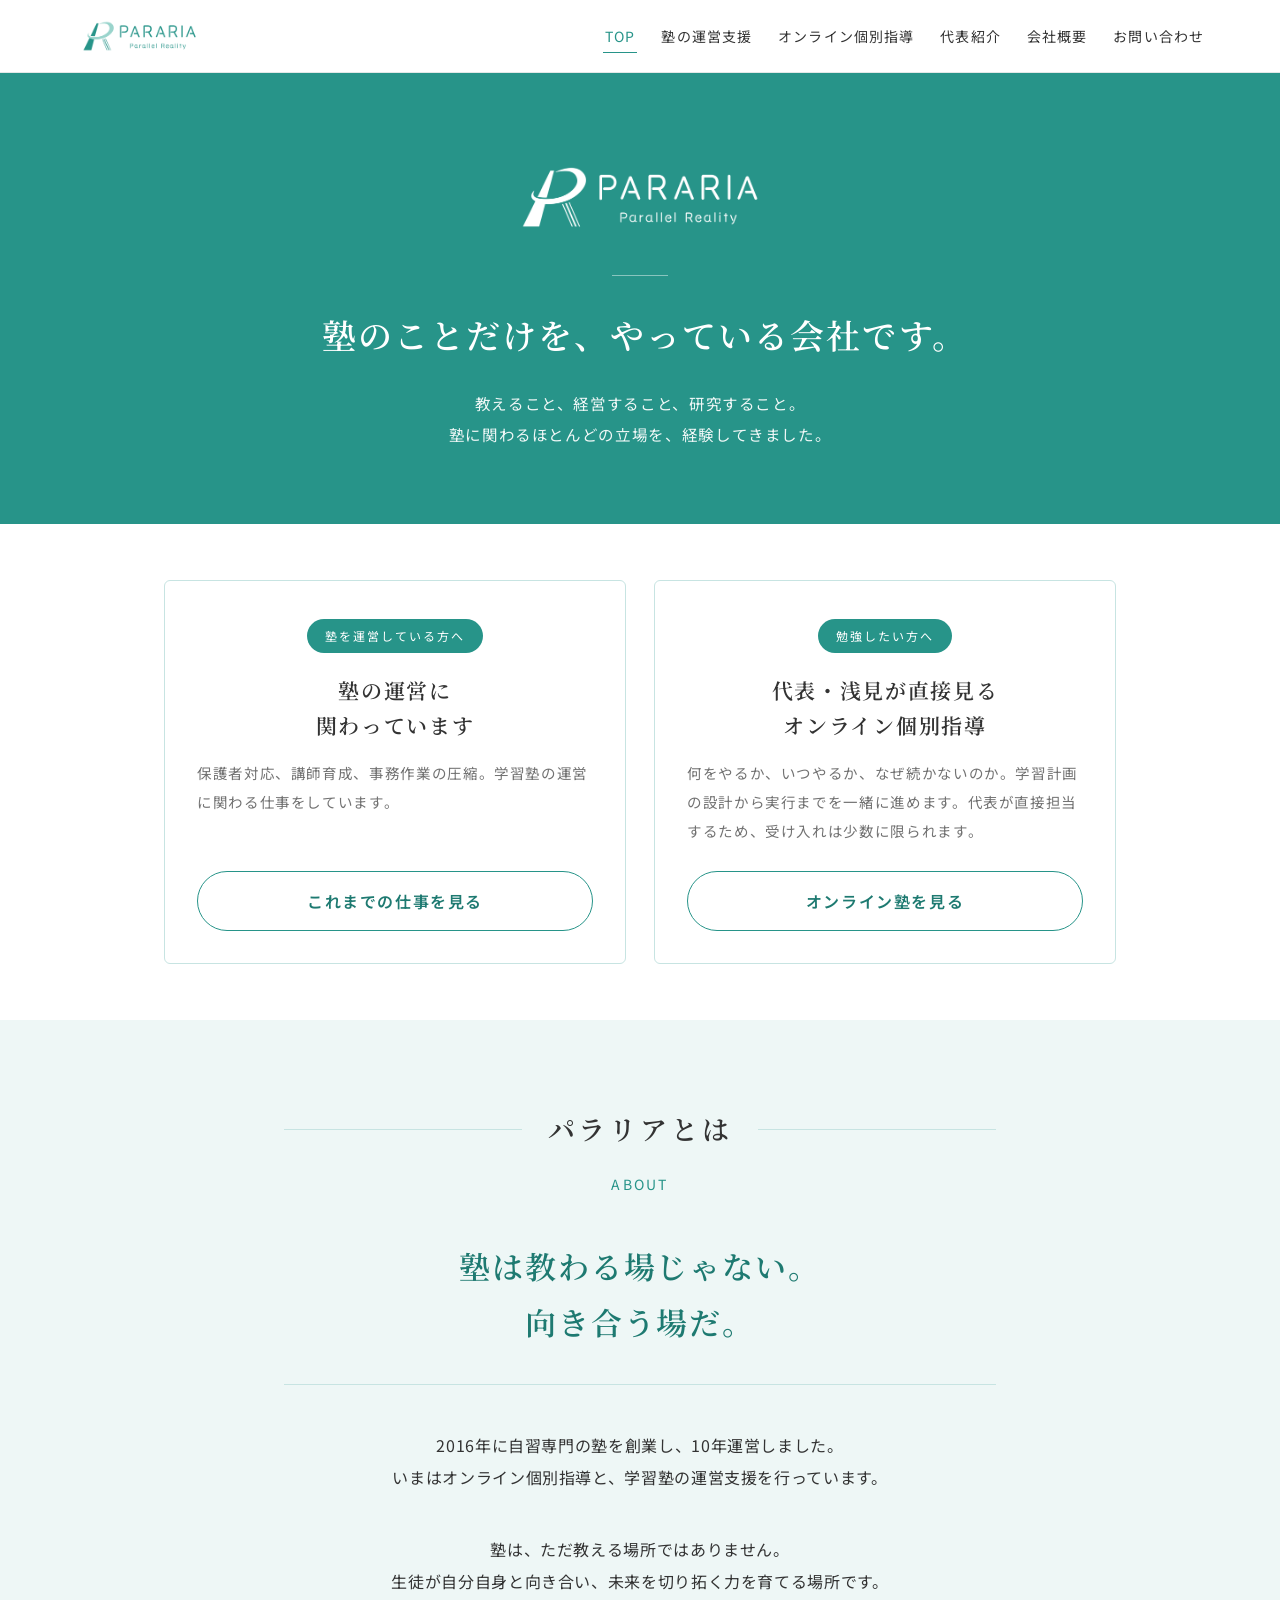
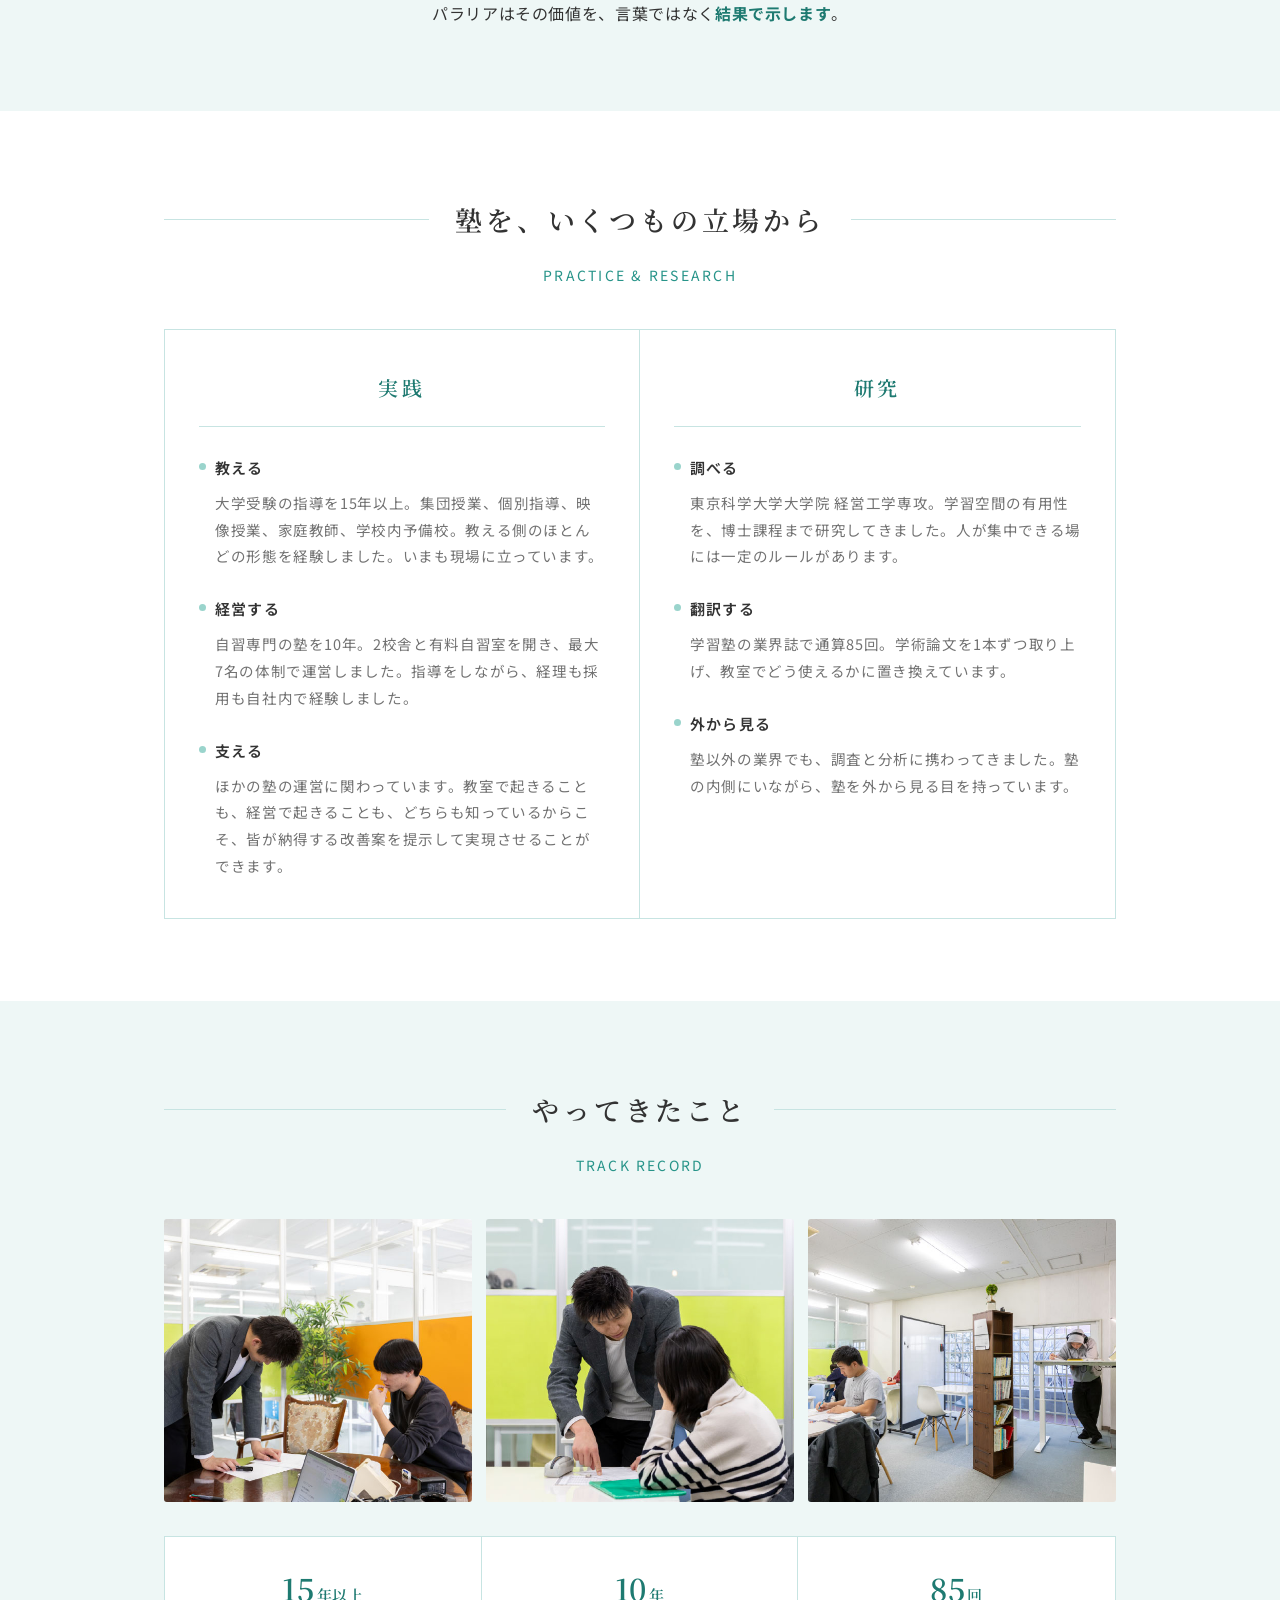
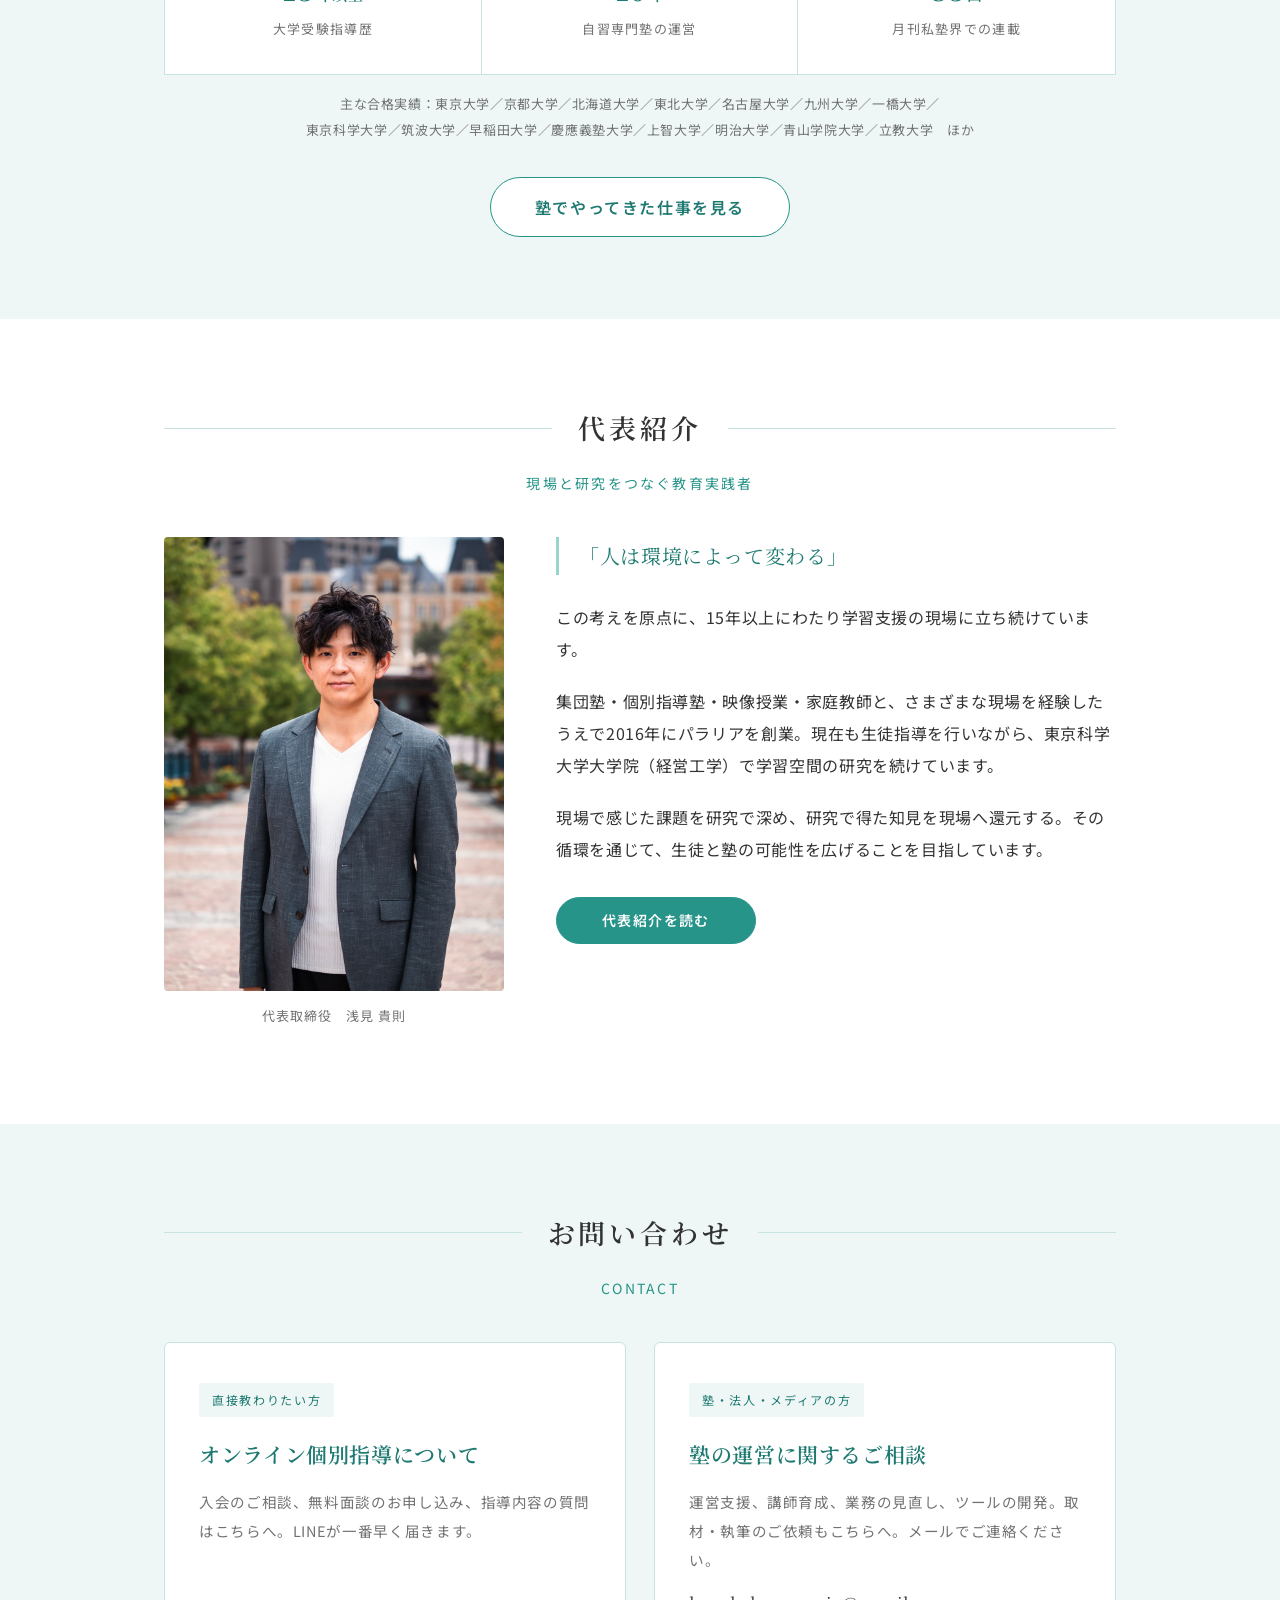
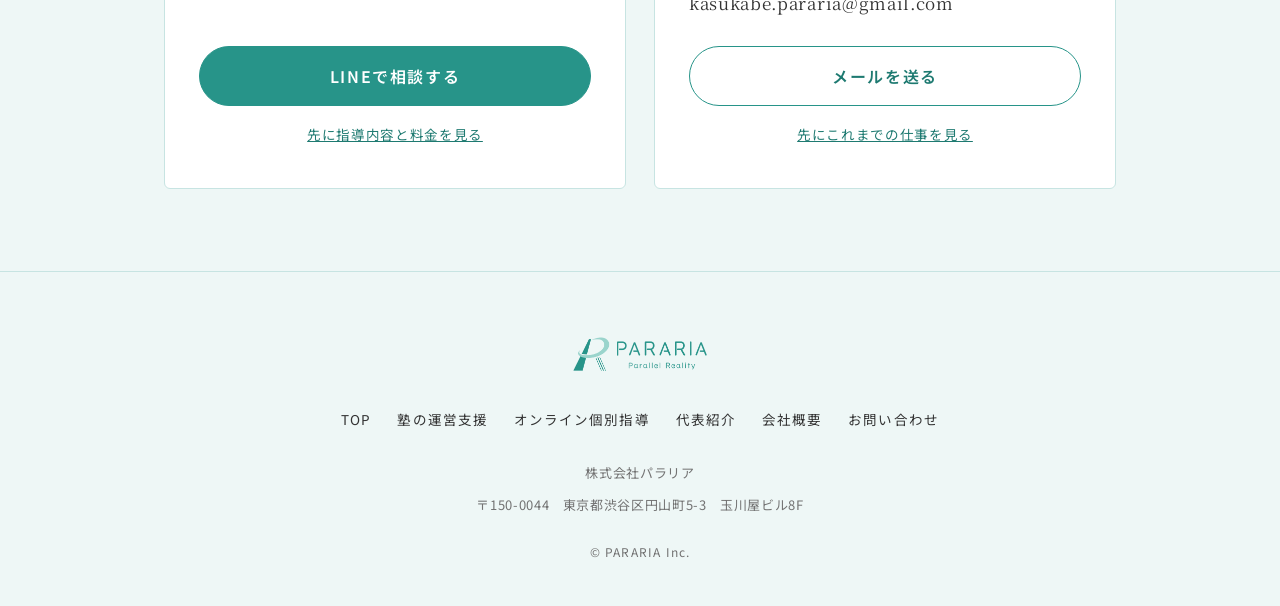
==== commit a2d00007: "図の拡大を別タブからページ内オーバーレイに変更（閉じられなくなる問題の修正）／窓口タグと会社概要の文体を修正／道具をツールに統一 Co-Authored-By: Claude Opus 5 (1M c" ====
--- a/index.html
+++ b/index.html
@@ -165,7 +165,7 @@
         <div class="profile-body">
           <p class="quote">「人は環境によって変わる」</p>
           <p>この考えを原点に、15年以上にわたり学習支援の現場に立ち続けています。</p>
-          <p>集団塾・個別指導塾・映像授業・家庭教師と、ひととおりの形態を経験したうえで2016年にパラリアを創業。現在も生徒指導を行いながら、東京科学大学大学院（経営工学）で学習空間の研究を続けています。</p>
+          <p>集団塾・個別指導塾・映像授業・家庭教師と、さまざまな現場を経験したうえで2016年にパラリアを創業。現在も生徒指導を行いながら、東京科学大学大学院（経営工学）で学習空間の研究を続けています。</p>
           <p>現場で感じた課題を研究で深め、研究で得た知見を現場へ還元する。その循環を通じて、生徒と塾の可能性を広げることを目指しています。</p>
           <p style="margin-top:32px"><a class="btn sm" href="profile.html">代表紹介を読む</a></p>
         </div>
@@ -180,7 +180,7 @@
       <p class="section-sub">CONTACT</p>
       <div class="windows">
         <div class="window">
-          <span class="tag">勉強したい方</span>
+          <span class="tag">直接教わりたい方</span>
           <h3>オンライン個別指導について</h3>
           <p>入会のご相談、無料面談のお申し込み、指導内容の質問はこちらへ。LINEが一番早く届きます。</p>
           <div class="to">
@@ -189,9 +189,9 @@
           </div>
         </div>
         <div class="window">
-          <span class="tag">塾・法人の方</span>
+          <span class="tag">塾・法人・メディアの方</span>
           <h3>塾の運営に関するご相談</h3>
-          <p>運営支援、講師育成、業務の見直し、道具の開発。取材・執筆のご依頼もこちらへ。メールでご連絡ください。</p>
+          <p>運営支援、講師育成、業務の見直し、ツールの開発。取材・執筆のご依頼もこちらへ。メールでご連絡ください。</p>
           <p class="addr"><a href="mailto:kasukabe.pararia@gmail.com">kasukabe.pararia@gmail.com</a></p>
           <div class="to">
             <a class="btn ghost" href="mailto:kasukabe.pararia@gmail.com">メールを送る</a>
--- a/assets/style.css
+++ b/assets/style.css
@@ -278,6 +278,48 @@
   font-size:14px; font-weight:600; color:var(--teal-dark); letter-spacing:.1em;
 }
 .reclist dd{ margin:0; font-size:15px; }
+
+/* ---------------- 研究の図 ----------------
+   本文中では縮んで文字が読めないので、クリックで原寸を別タブに開く */
+.fig{ margin:46px 0 0; }
+.fig a{ display:block; }
+.fig img{
+  width:100%; display:block; background:#fff;
+  border:1px solid var(--mint-line); border-radius:3px;
+}
+.fig a:hover img{ border-color:var(--teal); }
+.fig figcaption{
+  margin-top:15px; font-size:13px; color:var(--sub);
+  text-align:center; line-height:1.9;
+}
+.fig .zoom{ color:var(--teal-dark); }
+
+/* 図の拡大表示（JSなし・:target で開閉する）。
+   別タブで画像を開くと戻る手段が無くなるため、同じページの上に重ねる */
+.lightbox{
+  display:none; position:fixed; z-index:200;
+  top:0; left:0; right:0; bottom:0; width:100%;
+  height:100vh; height:100dvh;   /* dvh はスマホのアドレスバー出没に追従する */
+  background:rgba(18,44,41,.94); padding:7vh 5vw 5vh;
+  align-items:center; justify-content:center; text-decoration:none;
+  overflow:auto;
+}
+.lightbox:target{ display:flex; }
+.lightbox img{
+  max-width:100%; max-height:86vh; width:auto;
+  background:#fff; border-radius:3px;
+}
+.lightbox .lightbox-close{
+  position:absolute; top:22px; right:30px; color:#fff;
+  font-size:15px; letter-spacing:.1em; font-family:var(--sans);
+  border:1px solid rgba(255,255,255,.5); border-radius:3px;
+  padding:7px 16px;
+}
+.lightbox .lightbox-close:hover{ background:rgba(255,255,255,.16); }
+@media (max-width:640px){
+  .lightbox{ padding:64px 16px 24px; }
+  .lightbox .lightbox-close{ top:14px; right:14px; }
+}
 
 /* 実績リストの中を性質で割る小見出し（主催／登壇／委員 など） */
 .sub-head{
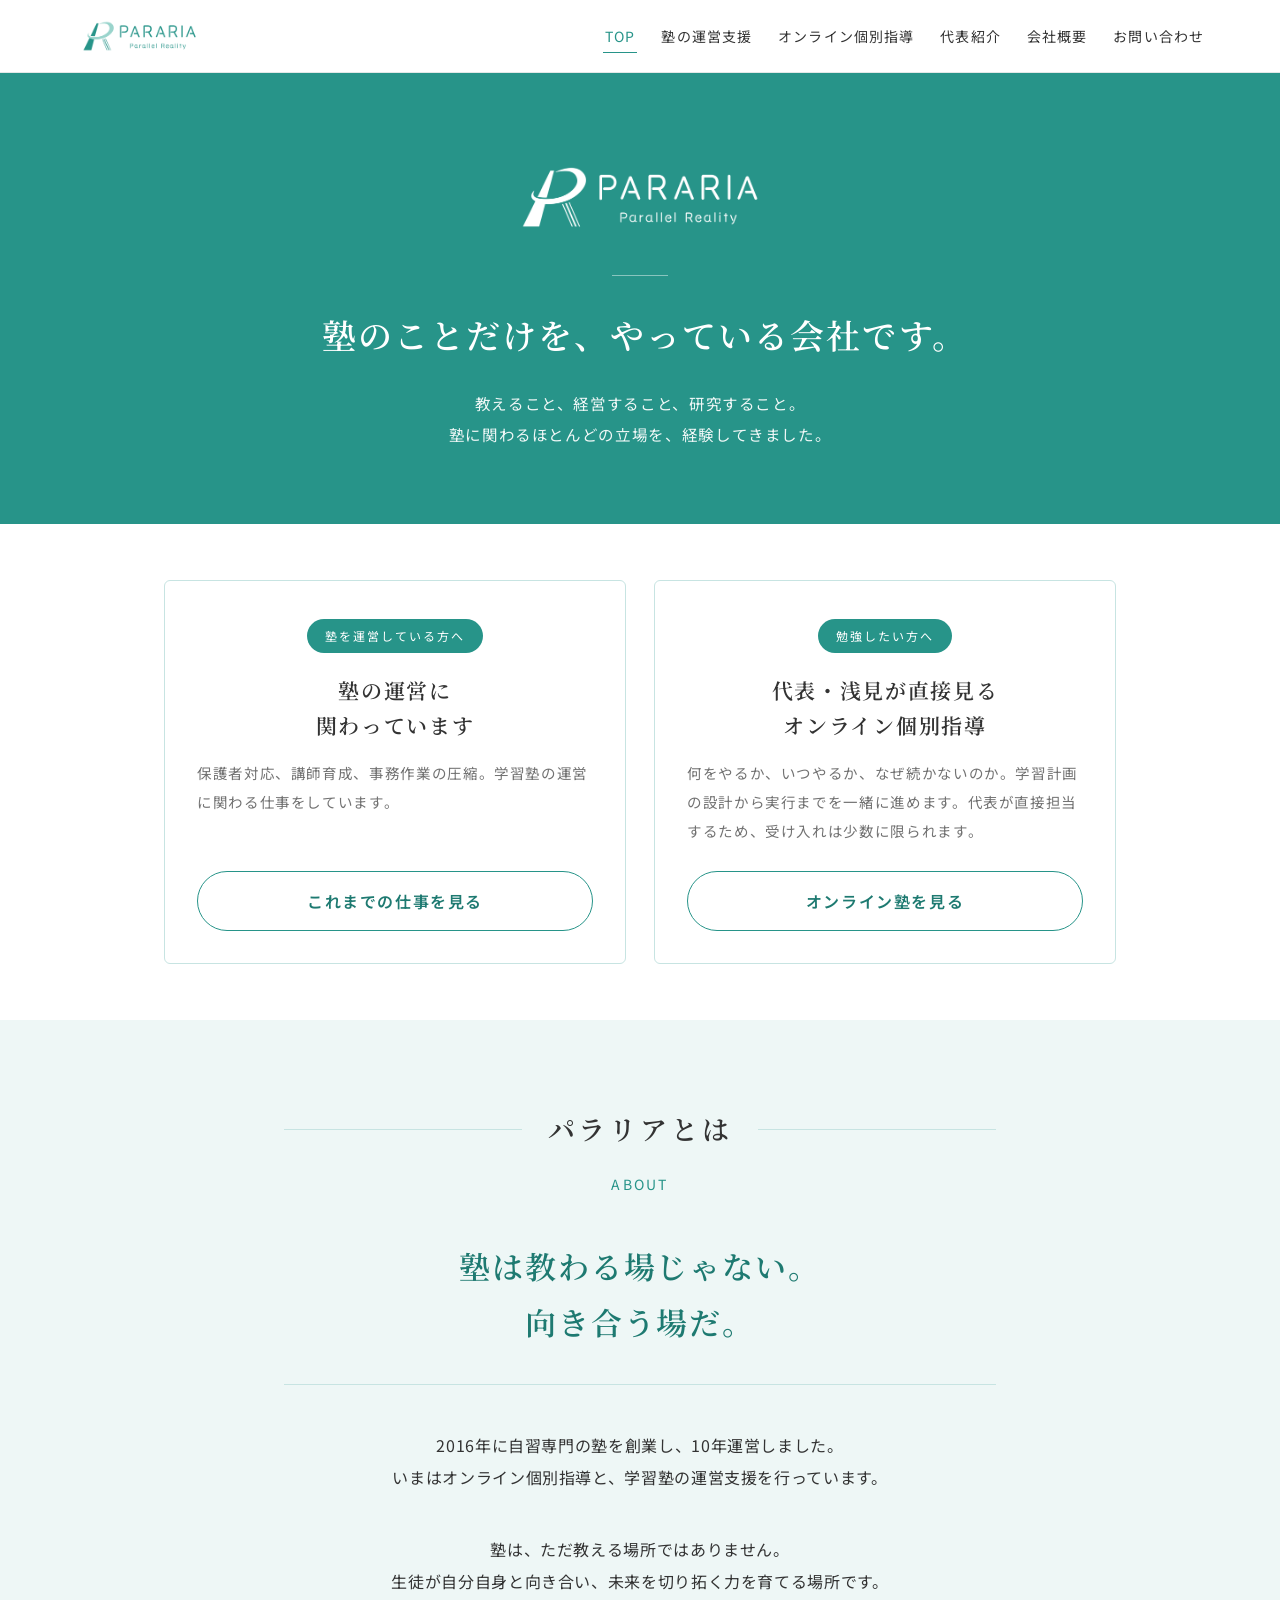
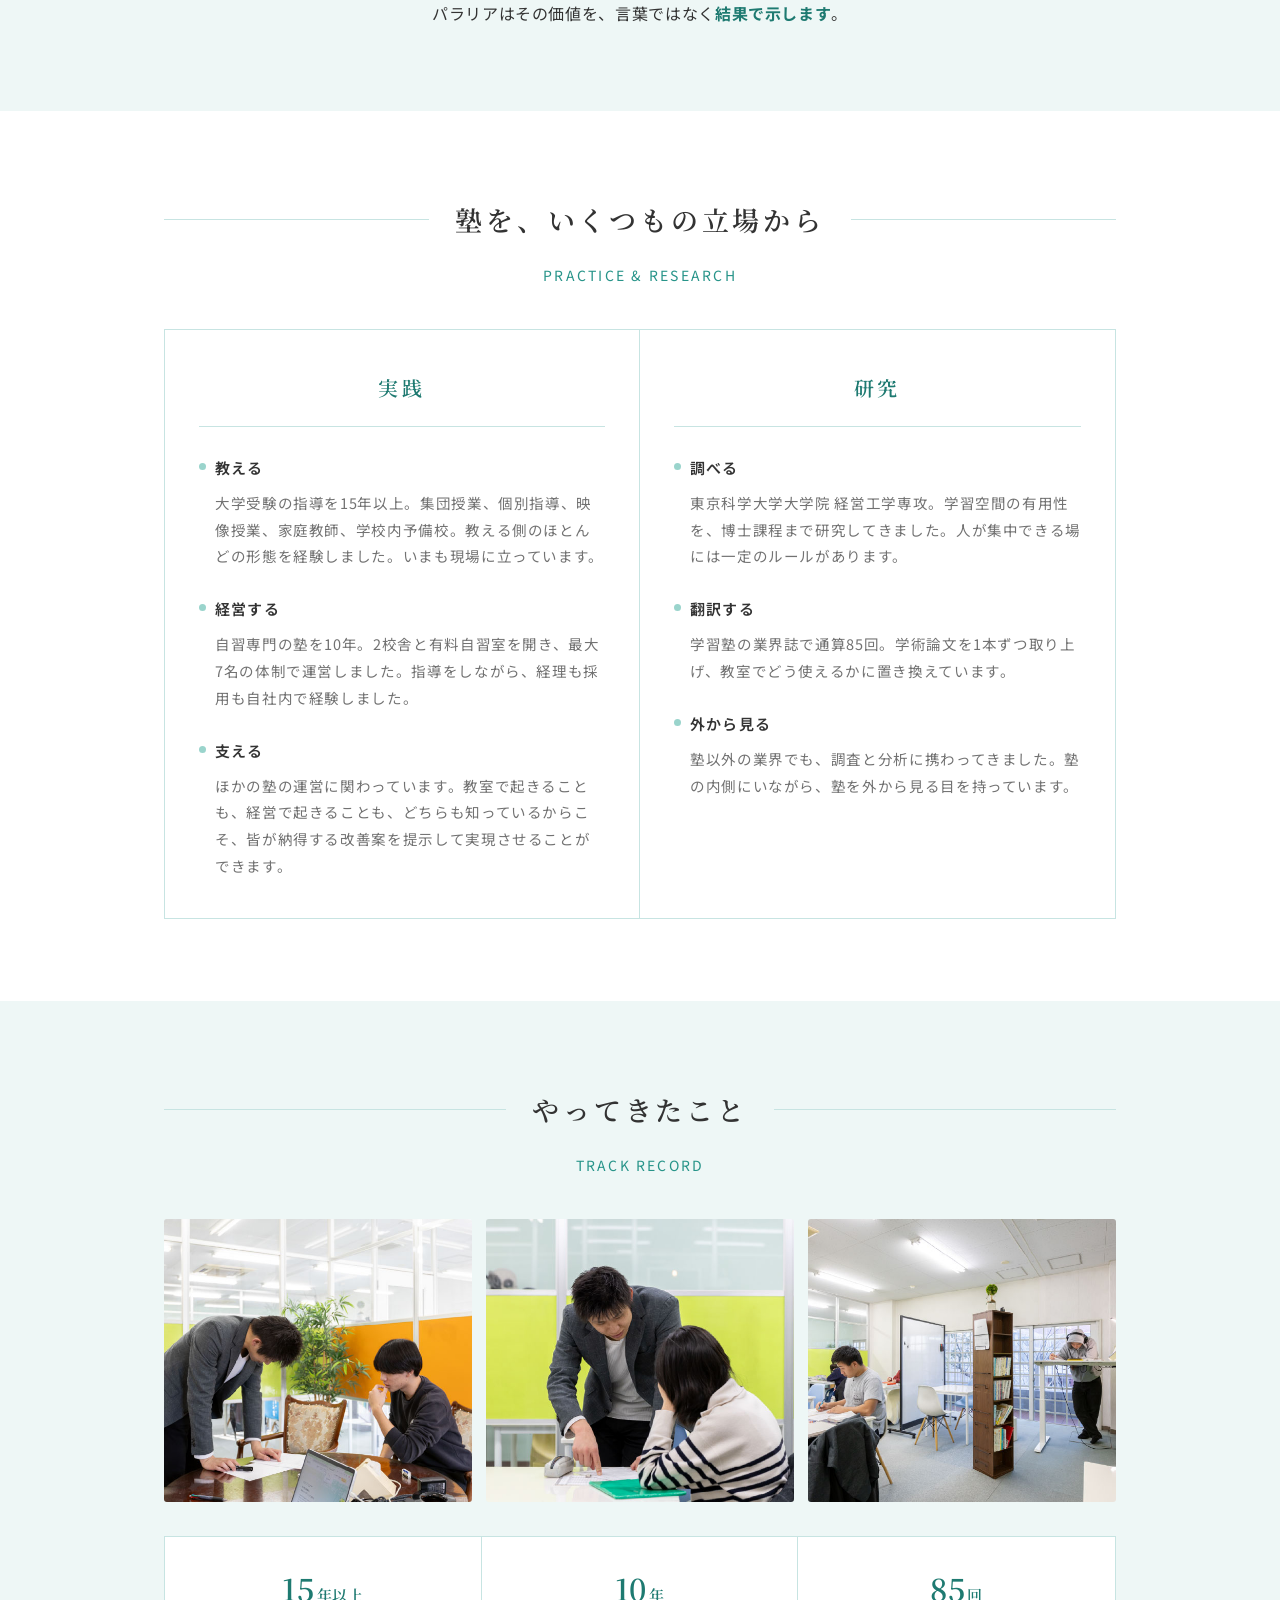
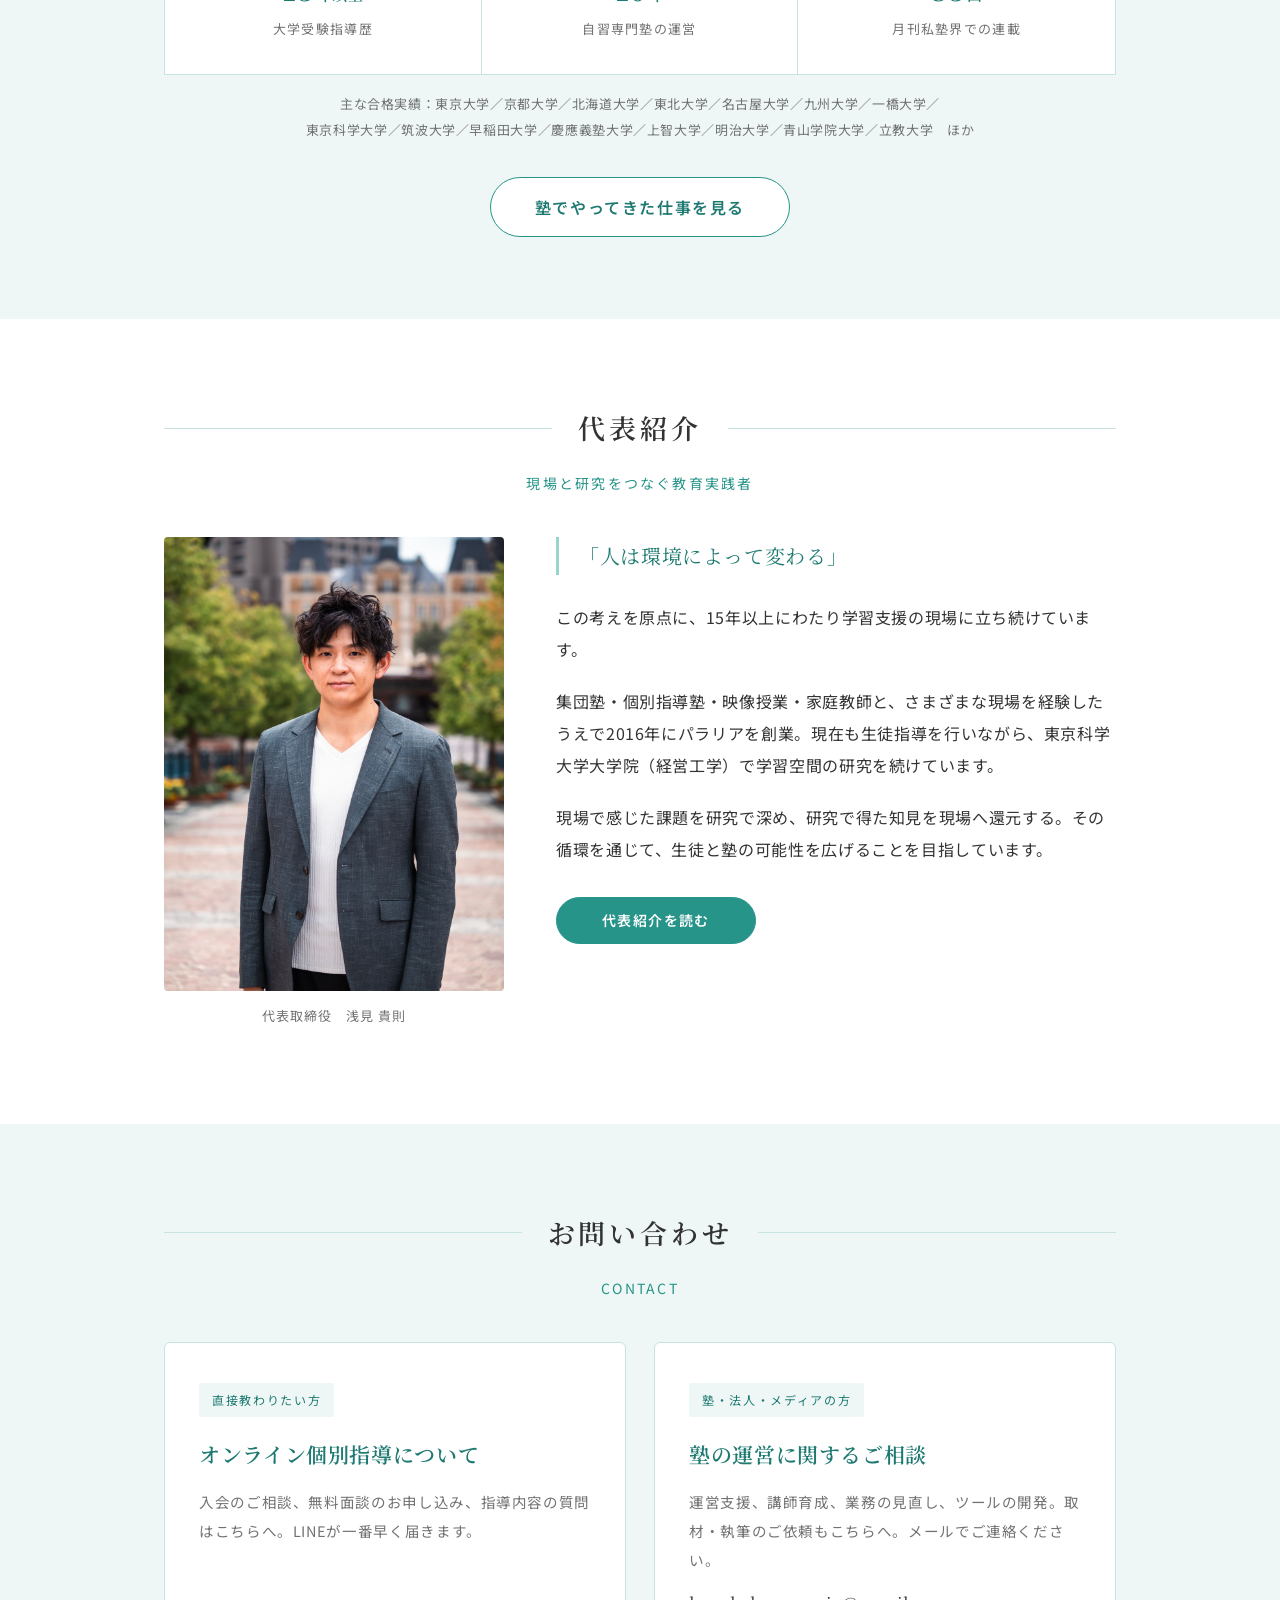
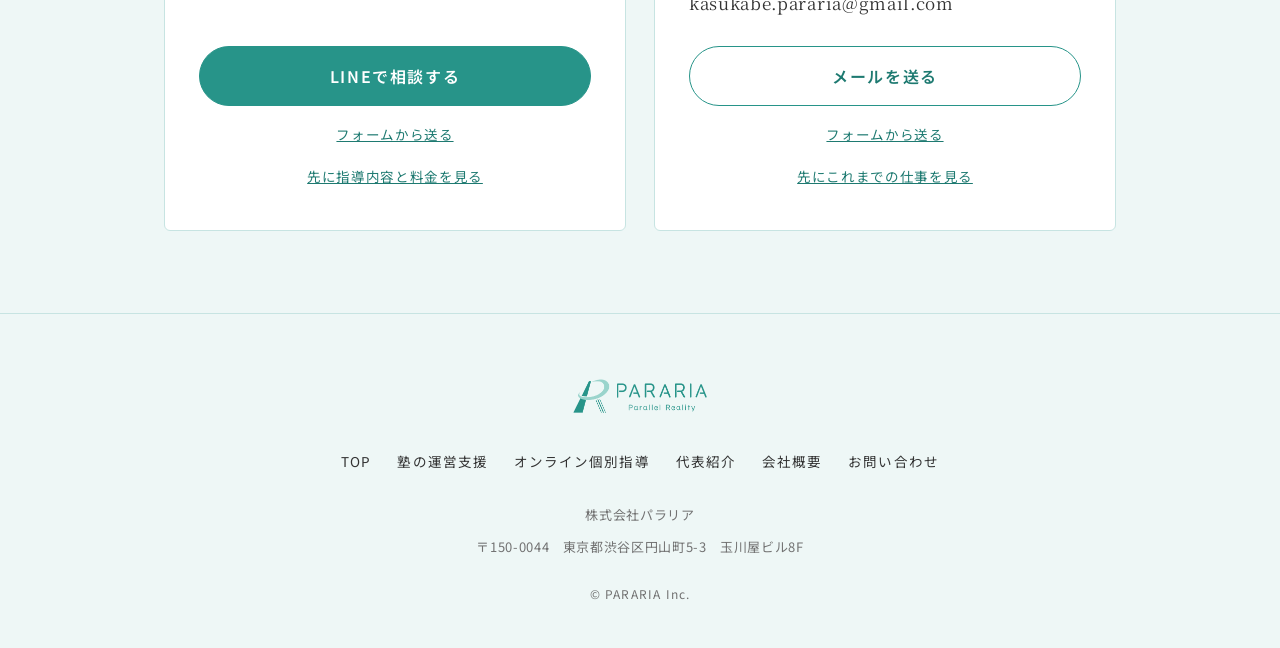
==== commit 4c89307c: "お問い合わせフォーム2本を実装（自前デザイン・送信先はGoogleフォーム） Co-Authored-By: Claude Opus 5 (1M context) <noreply@anthropic" ====
--- a/index.html
+++ b/index.html
@@ -185,6 +185,7 @@
           <p>入会のご相談、無料面談のお申し込み、指導内容の質問はこちらへ。LINEが一番早く届きます。</p>
           <div class="to">
             <a class="btn" href="https://lin.ee/V78XwO7" target="_blank" rel="noopener">LINEで相談する</a>
+            <a class="sub-link" href="form-online.html">フォームから送る</a>
             <a class="sub-link" href="online.html">先に指導内容と料金を見る</a>
           </div>
         </div>
@@ -195,6 +196,7 @@
           <p class="addr"><a href="mailto:kasukabe.pararia@gmail.com">kasukabe.pararia@gmail.com</a></p>
           <div class="to">
             <a class="btn ghost" href="mailto:kasukabe.pararia@gmail.com">メールを送る</a>
+            <a class="sub-link" href="form-corporate.html">フォームから送る</a>
             <a class="sub-link" href="corporate.html">先にこれまでの仕事を見る</a>
           </div>
         </div>
--- a/assets/style.css
+++ b/assets/style.css
@@ -433,6 +433,59 @@
   display:block; text-align:center; margin-top:15px;
   font-size:13.5px; color:var(--teal-dark);
 }
+
+/* ---------------- お問い合わせフォーム ----------------
+   見た目は自前で持ち、送信先だけ Google フォームに投げる。
+   Google フォームを埋め込むと、そこだけ別サイトの顔になるため */
+.form{ max-width:640px; margin:0 auto; }
+.form-row{ margin-bottom:28px; }
+.form-row label{
+  display:block; font-size:14px; font-weight:600;
+  letter-spacing:.06em; margin-bottom:9px;
+}
+.form-row .req{
+  display:inline-block; margin-left:9px; padding:2px 8px;
+  background:var(--teal); color:#fff; border-radius:2px;
+  font-size:11px; font-weight:600; letter-spacing:.1em; vertical-align:1px;
+}
+.form-row .opt{
+  display:inline-block; margin-left:9px; padding:2px 8px;
+  background:var(--mint-bg); color:var(--sub); border:1px solid var(--mint-line);
+  border-radius:2px; font-size:11px; letter-spacing:.1em; vertical-align:1px;
+}
+.form-row .hint{ display:block; font-size:12.5px; color:var(--sub); margin-top:7px; }
+.form input[type=text],
+.form input[type=email],
+.form input[type=tel],
+.form select,
+.form textarea{
+  width:100%; padding:13px 15px;
+  border:1px solid var(--mint-line); border-radius:4px;
+  background:#fff; color:var(--text);
+  font-family:var(--sans); font-size:15.5px; line-height:1.8;
+  letter-spacing:.04em;
+}
+.form textarea{ min-height:170px; resize:vertical; }
+.form input:focus, .form select:focus, .form textarea:focus{
+  outline:none; border-color:var(--teal);
+  box-shadow:0 0 0 3px rgba(39,148,137,.14);
+}
+.form .send{ text-align:center; margin-top:40px; }
+.form .send .btn{ min-width:280px; cursor:pointer; font-family:var(--sans); }
+.form .note{
+  font-size:13px; color:var(--sub); text-align:center;
+  margin-top:18px; line-height:1.9;
+}
+/* 送信後に出す控えめな完了表示 */
+.form-done{
+  border:1px solid var(--mint-line); border-radius:6px; background:#fff;
+  padding:52px 34px; text-align:center; max-width:640px; margin:0 auto;
+}
+.form-done h3{
+  font-family:var(--serif); font-size:21px; font-weight:600;
+  color:var(--teal-dark); margin:0 0 16px; letter-spacing:.06em;
+}
+.form-done p{ margin:0 0 8px; font-size:15px; color:var(--sub); }
 
 /* ---------------- フッター ---------------- */
 .footer{ background:var(--mint-bg); border-top:1px solid var(--mint-line); padding:56px 0 30px; text-align:center; }
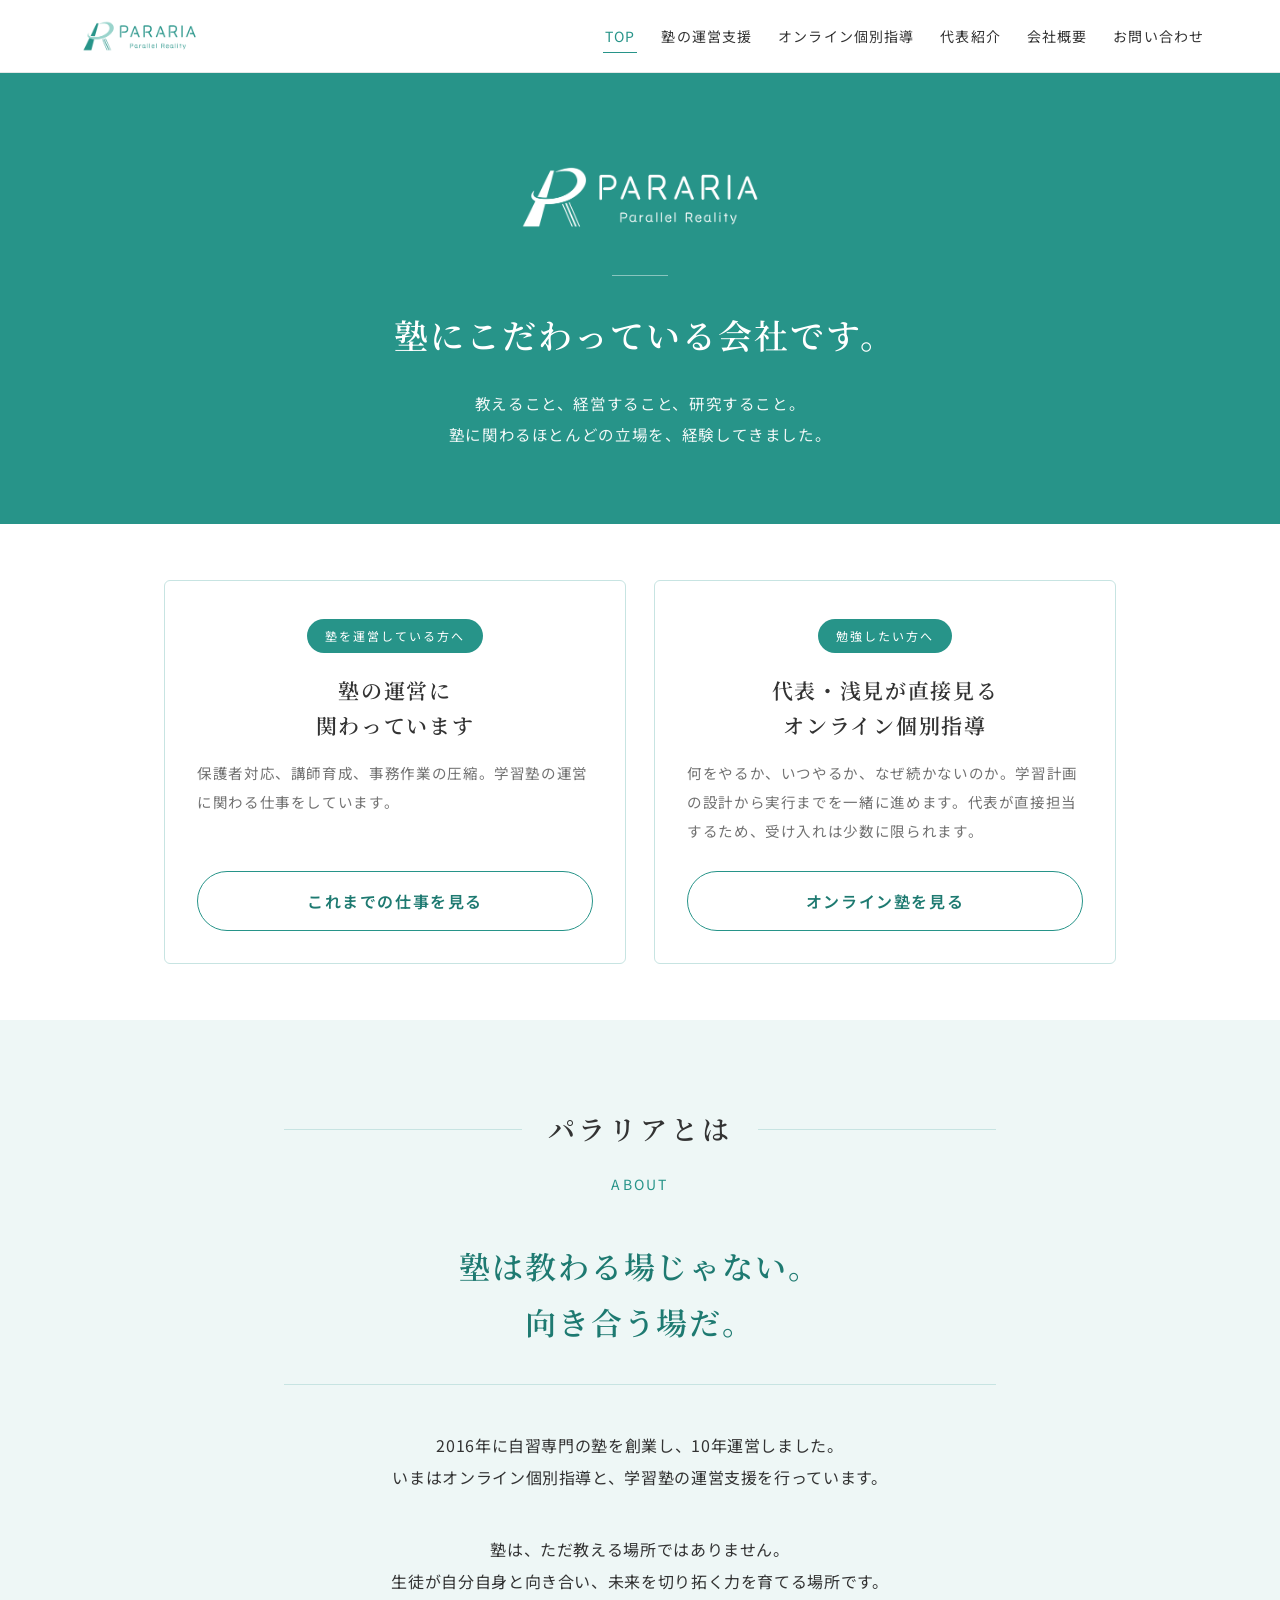
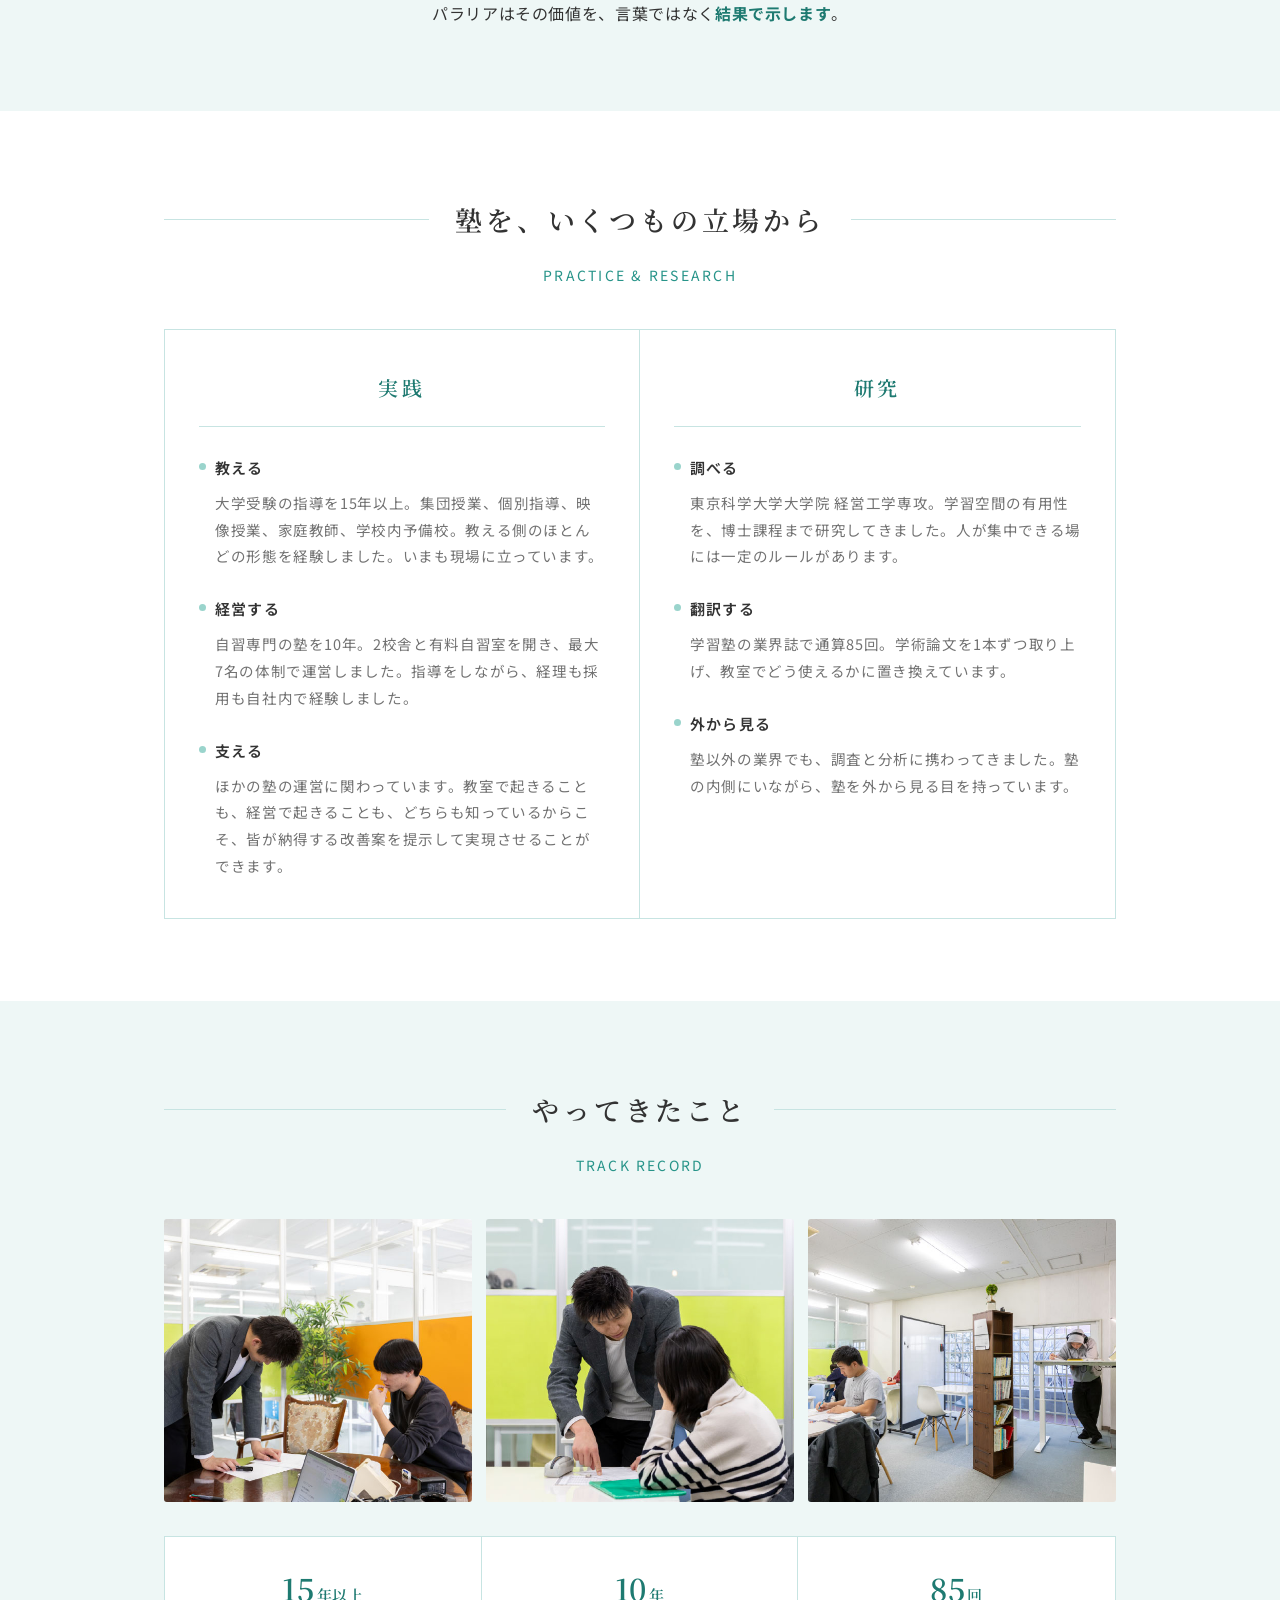
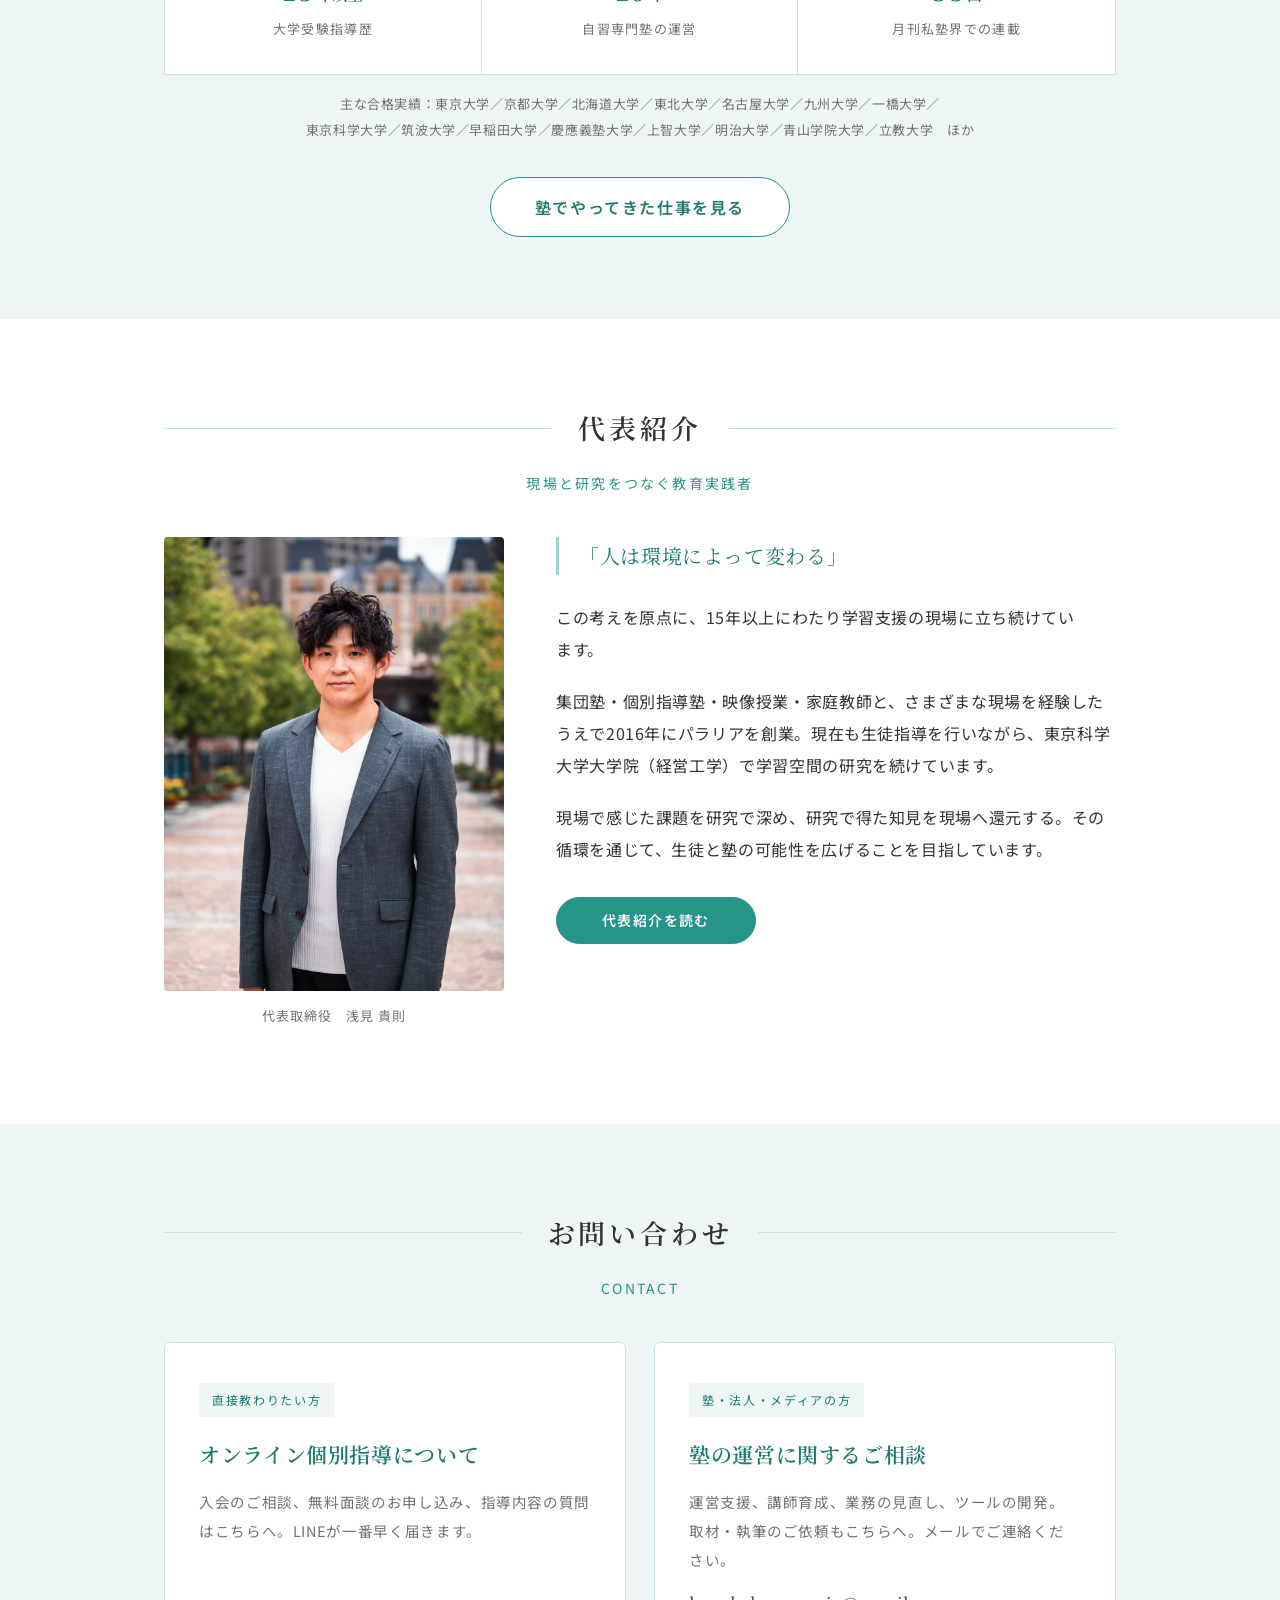
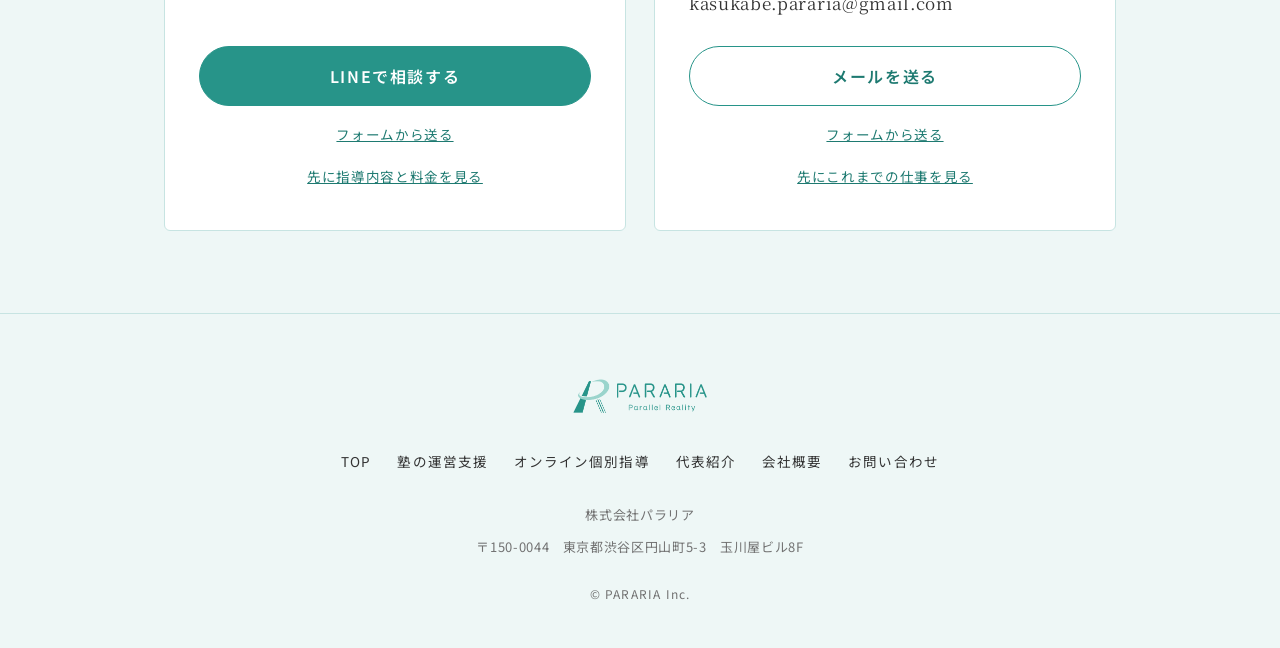
==== commit 34094015: "トップの標語を「塾にこだわっている会社です。」に変更 折り返しは「会社です。」の前でしか起きないよう、前後を それぞれ分割禁止にして break の候補を1点に絞った  Co-Authored-By:" ====
--- a/index.html
+++ b/index.html
@@ -35,7 +35,7 @@
     <div class="wrap">
       <img class="biglogo" src="assets/img/logo-white.png" alt="PARARIA Parallel Reality">
       <div class="rule"></div>
-      <p class="headline">塾のことだけを、やっている会社です。</p>
+      <p class="headline"><span class="nobr">塾にこだわっている</span><span class="nobr">会社です。</span></p>
       <p>教えること、経営すること、研究すること。<br>塾に関わるほとんどの立場を、経験してきました。</p>
     </div>
   </section>
@@ -184,7 +184,7 @@
           <h3>オンライン個別指導について</h3>
           <p>入会のご相談、無料面談のお申し込み、指導内容の質問はこちらへ。LINEが一番早く届きます。</p>
           <div class="to">
-            <a class="btn" href="https://lin.ee/V78XwO7" target="_blank" rel="noopener">LINEで相談する</a>
+            <a class="btn" href="https://line.me/R/ti/p/@ruy4168i" target="_blank" rel="noopener">LINEで相談する</a>
             <a class="sub-link" href="form-online.html">フォームから送る</a>
             <a class="sub-link" href="online.html">先に指導内容と料金を見る</a>
           </div>
--- a/assets/style.css
+++ b/assets/style.css
@@ -149,6 +149,18 @@
   letter-spacing:.16em; margin:0 0 40px;
 }
 .lead{ text-align:center; font-size:16px; margin:0 auto 40px; max-width:760px; }
+
+/* ---------------- 日本語の改行 ----------------
+   「〜ありません。」の「ん。」だけが次行に落ちるのを防ぐ。
+   auto-phrase＝文節で折り返す／balance＝行の長さを揃える／pretty＝最終行を1語にしない。
+   いずれも未対応ブラウザでは既定値と同じ挙動になるので、壊れる方向の副作用が無い */
+h1, h2, h3,
+.statement, .section-title, .lead, .page-title{
+  word-break:auto-phrase; text-wrap:balance;
+}
+p, li, dd, dt{ text-wrap:pretty; }
+/* ここで絶対に割らせたくない語句に付ける（auto-phrase 非対応ブラウザ向けの保険） */
+.nobr{ white-space:nowrap; }
 .lead strong{ color:var(--teal-dark); }
 
 /* ---------------- ボタン ---------------- */
@@ -519,6 +531,8 @@
   .stats.c3 .stat:last-child{ border-bottom:0; }
   .reclist dl{ grid-template-columns:1fr; gap:8px 0; }
   .deflist dl{ grid-template-columns:1fr; }
+  /* .deflist.wide dl は基本側の詳細度が高く、この指定だけでは負ける。明示して潰す */
+  .deflist.wide dl{ grid-template-columns:1fr; }
   .deflist dt{ padding:14px 16px; }
   .deflist dd{ padding:14px 16px 20px; }
 }
